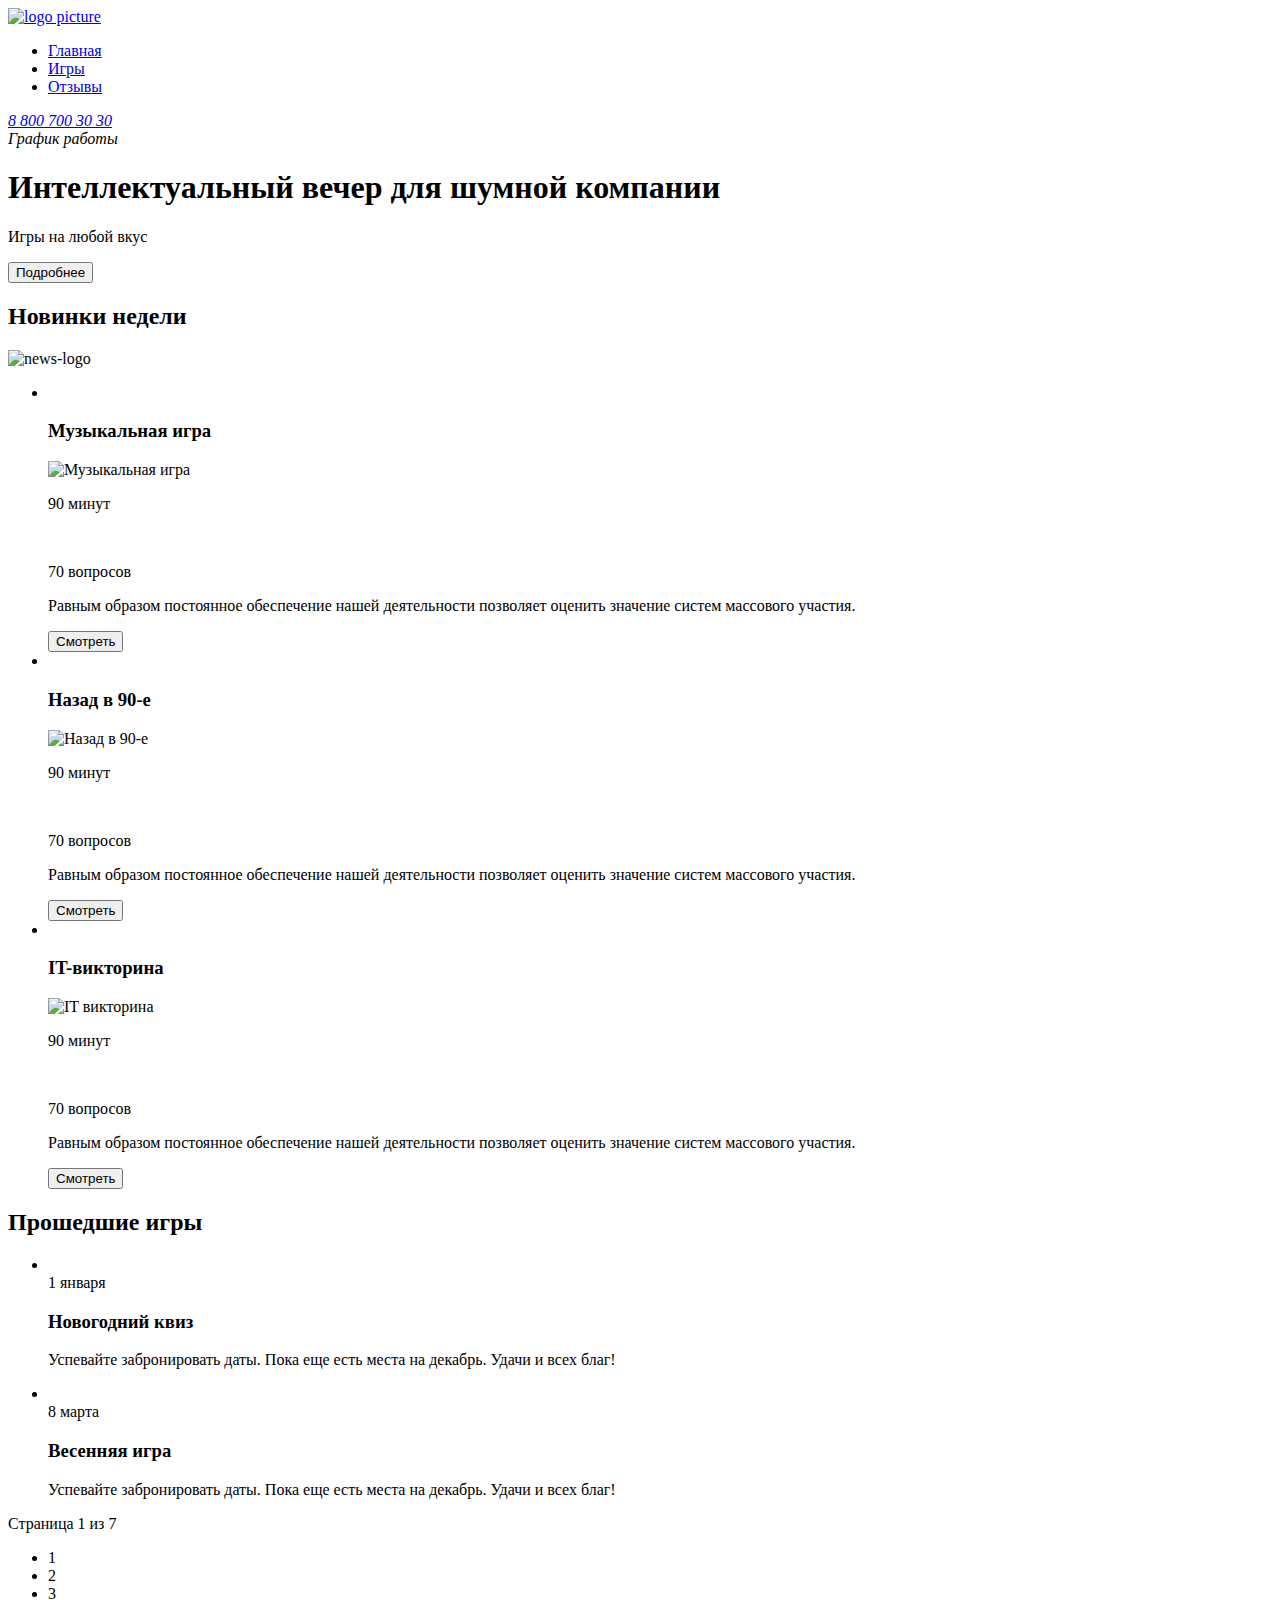
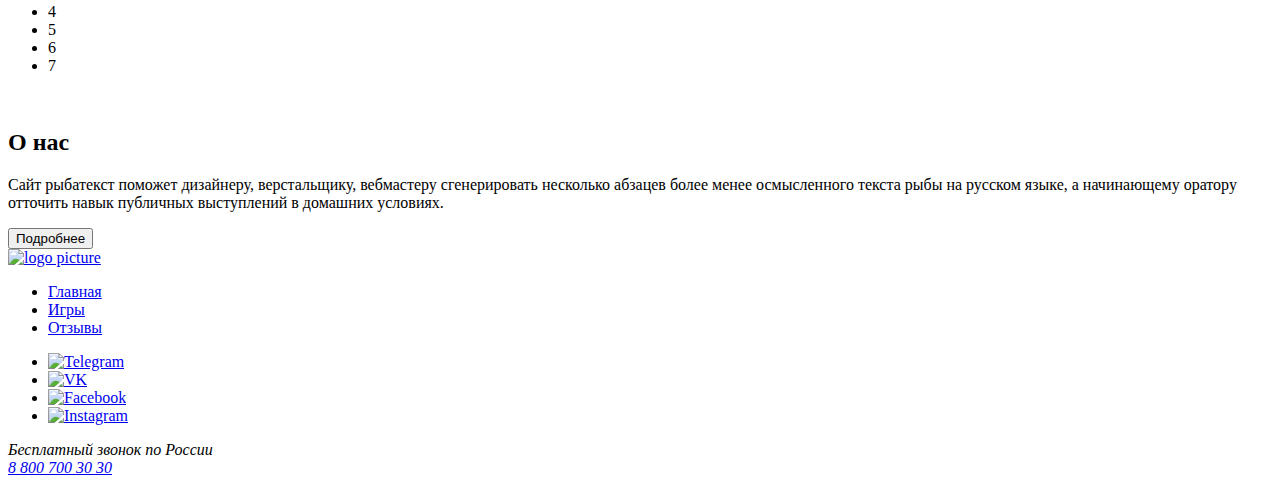
==== index.html @ 87238d5e "Add files via upload" ====
<!DOCTYPE html>
<html lang="ru">
<head>
  <meta charset="UTF-8">
  <meta name="viewport" content="width=device-width, initial-scale=1.0">
  <title>Quiz-box</title>
</head>
<body>
  <div class="wrapper">
    <header class="header">
     <div class="logo">
        <a href="#" class="logo__link">
          <img src="#" alt="logo picture" class="logo__pic">
        </a>
     </div>
      <nav class="menu">
        <ul class="menu__list">
          <li class="menu__item">
            <a href="#" class="menu__link">Главная</a>
          </li>
          <li class="menu__item">
            <a href="#" class="menu__link">Игры</a>
          </li>
          <li class="menu__item">
            <a href="#" class="menu__link">Отзывы</a>
          </li>
        </ul>
      </nav>
      <address class="contacts">
        <a href="tel:+78007003030" class="contacts__phone">8 800 700 30 30</a>
        <div class="cotnacts__info">График работы</div>
      </address>
    </header>
    <div class="page-content">
      <main class="main-content">
        <section class="preview">
          <h1 class="preview__title">Интеллектуальный вечер для шумной компании</h1>
          <p class="preview__text">Игры на любой вкус</p>
          <div class="preview__button">
            <button class="button">Подробнее</button>
          </div>
        </section>
        <section class="week-news">
          <div class="week-news__title">
            <h2 class="week-news__title-text">Новинки недели</h2>
            <img src="#" alt="news-logo" class="week-news__title-icon">
          </div>
          <ul class="week-news__list">
            <li class="week-news__item">
              <img src="#" alt="" class="week-news__img">
              <div class="week-news__content">
                <h3 class="week-news__subtitle">Музыкальная игра</h3>
                <div class="week-news__info">
                  <div class="week-news__info-block">
                    <img src="#" alt="Музыкальная игра" class="week-news__info-icon">
                    <p class="week-news__text">90 минут</p>
                  </div>
                  <div class="week-news__info-block">
                    <img src="#" alt="" class="week-news__info-icon">
                    <p class="week-news__info-text">70 вопросов</p>
                  </div>
                </div>
                <p class="week-news__text">Равным образом постоянное обеспечение нашей деятельности позволяет оценить значение систем массового участия.</p>
              </div>
              <div class="week-news__button">
                <button class="button">Смотреть</button>
              </div>
            </li>
            <li class="week-news__item">
              <img src="#" alt="" class="week-news__img">
              <div class="week-news__content">
                <h3 class="week-news__subtitle">Назад в 90-е</h3>
                <div class="week-news__info">
                  <div class="week-news__info-block">
                    <img src="#" alt="Назад в 90-е" class="week-news__info-icon">
                    <p class="week-news__text">90 минут</p>
                  </div>
                  <div class="week-news__info-block">
                    <img src="#" alt="" class="week-news__info-icon">
                    <p class="week-news__info-text">70 вопросов</p>
                  </div>
                </div>
                <p class="week-news__text">Равным образом постоянное обеспечение нашей деятельности позволяет оценить значение систем массового участия.</p>
              </div>
              <div class="week-news__button">
                <button class="button">Смотреть</button>
              </div>
            </li>
            <li class="week-news__item">
              <img src="#" alt="" class="week-news__img">
              <div class="week-news__content">
                <h3 class="week-news__subtitle">IT-викторина</h3>
                <div class="week-news__info">
                  <div class="week-news__info-block">
                    <img src="#" alt="IT викторина" class="week-news__info-icon">
                    <p class="week-news__text">90 минут</p>
                  </div>
                  <div class="week-news__info-block">
                    <img src="#" alt="" class="week-news__info-icon">
                    <p class="week-news__info-text">70 вопросов</p>
                  </div>
                </div>
                <p class="week-news__text">Равным образом постоянное обеспечение нашей деятельности позволяет оценить значение систем массового участия.</p>
              </div>
              <div class="week-news__button">
                <button class="button">Смотреть</button>
              </div>
            </li>
          </ul>
        </section>
        <section class="past-games">
          <h2 class="past-games__title">Прошедшие игры</h2>
          <ul class="past-games__list">
            <li class="past-games__item">
              <img src="#" alt="" class="past-games__img">
              <div class="past-games__content">
                <time class="past-games__date">
                  <span class="past-games__date-day">1</span>
                  <span class="past-games__date-month">января</span>
                </time>
                <h3 class="past-games__name">Новогодний квиз</h3>
                <p class="past-games__text">
                  Успевайте забронировать даты. Пока еще есть места на декабрь. Удачи и всех благ!
                </p>
              </div>
            </li>
            <li class="past-games__item">
              <img src="#" alt="" class="past-games__img">
              <div class="past-games__content">
                <time class="past-games__date">
                  <span class="past-games__date-day">8</span>
                  <span class="past-games__date-month">марта</span>
                </time>
                <h3 class="past-games__name">Весенняя игра</h3>
                <p class="past-games__text">
                  Успевайте забронировать даты. Пока еще есть места на декабрь. Удачи и всех благ!
                </p>
              </div>
            </li>
          </ul>
          <div class="paginator">
            <div class="paginator__display">
              Страница <span class="paginator__display-current">1</span> из <span class="paginator__display-all">7</span>
            </div>
            <ul class="paginator__list">
              <li class="paginator__pages">1</li>
              <li class="paginator__pages">2</li>
              <li class="paginator__pages">3</li>
              <li class="paginator__pages">4</li>
              <li class="paginator__pages">5</li>
              <li class="paginator__pages">6</li>
              <li class="paginator__pages">7</li>
            </ul>
          </div>
        </section>
        <section class="about-us">
          <img src="#" alt="" class="about-us__img">
          <div class="about-us__content">
            <h2 class="about-us__title">О нас</h2>
            <p class="about-us__text">
              Сайт рыбатекст поможет дизайнеру, верстальщику, вебмастеру сгенерировать несколько абзацев более менее осмысленного текста рыбы на русском языке, а начинающему оратору отточить навык публичных выступлений в домашних условиях. 
            </p>
            <div class="about-us__button">
              <button class="button">Подробнее</button>
            </div>
          </div>
        </section>
      </main>
      <footer class="footer">
        <div class="logo">
          <a href="#" class="logo__link">
            <img src="#" alt="logo picture" class="logo__pic">
          </a>
       </div>
       <nav class="menu">
        <ul class="menu__list">
          <li class="menu__item">
            <a href="#" class="menu__link">Главная</a>
          </li>
          <li class="menu__item">
            <a href="#" class="menu__link">Игры</a>
          </li>
          <li class="menu__item">
            <a href="#" class="menu__link">Отзывы</a>
          </li>
        </ul>
      </nav>
      <div class="socials">
        <ul class="socials__list">
          <li class="socials__item">
            <a href="#" class="socials__link">
              <img src="#" alt="Telegram" class="socials__icon">
            </a>
          </li>
          <li class="socials__item">
            <a href="#" class="socials__link">
              <img src="#" alt="VK" class="socials__icon">
            </a>
          </li>
          <li class="socials__item">
            <a href="#" class="socials__link">
              <img src="#" alt="Facebook" class="socials__icon">
            </a>
          </li>
          <li class="socials__item">
            <a href="#" class="socials__link">
              <img src="#" alt="Instagram" class="socials__icon">
            </a>
          </li>
        </ul>
      </div>
      <address class="contacts">
        <div class="cotnacts__info">Бесплатный звонок по России</div>
        <a href="tel:+78007003030" class="contacts__phone">8 800 700 30 30</a>
      </address>
      </footer>
    </div>
  </div>
</body>
</html>
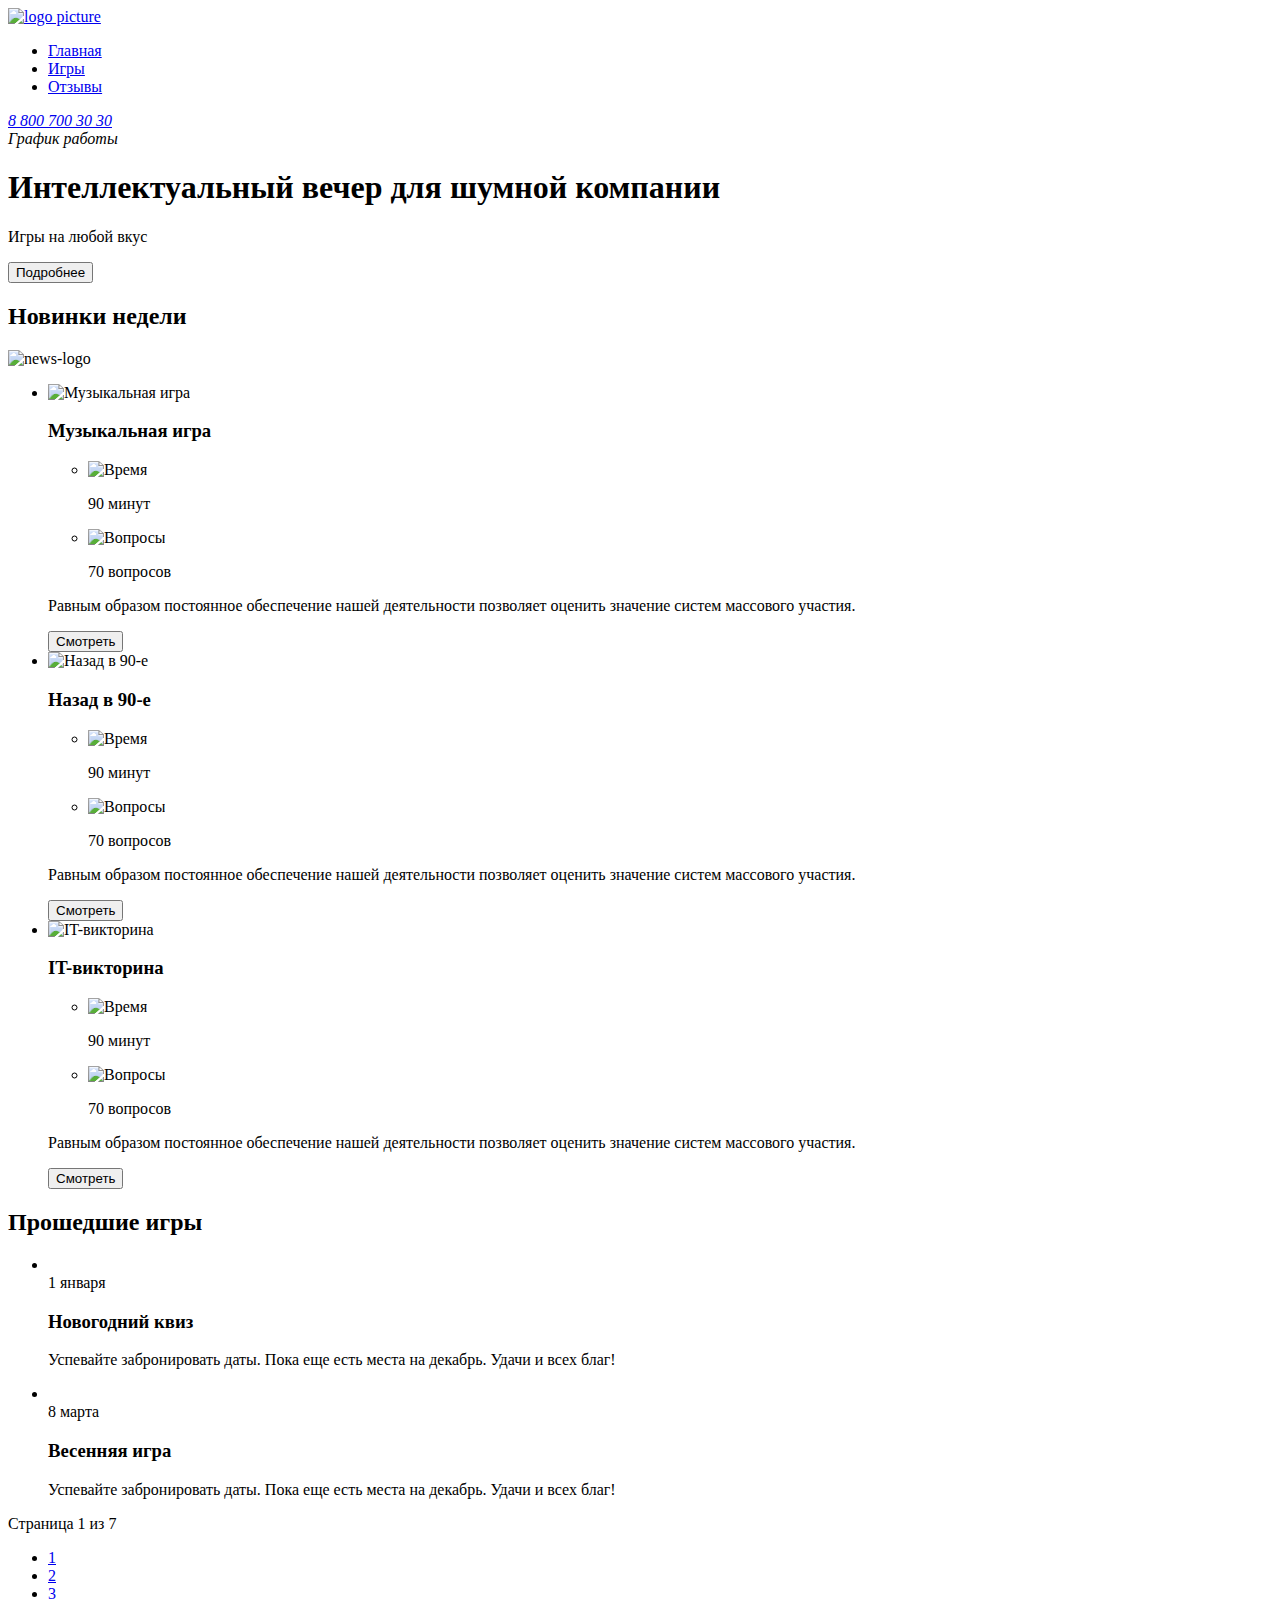
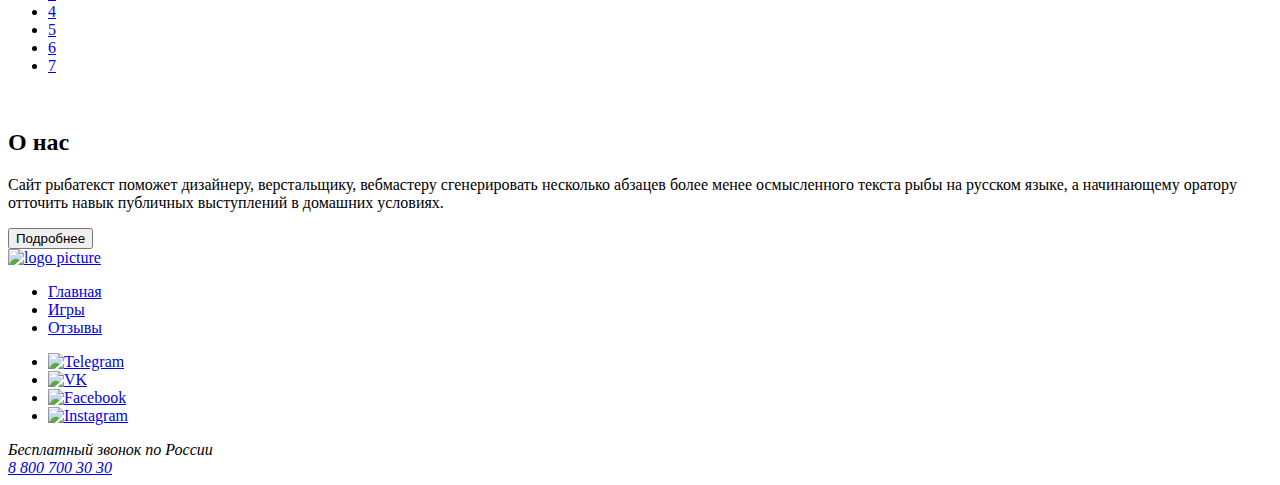
==== commit 45c3fb3d: "внесены правки от наставника" ====
--- a/index.html
+++ b/index.html
@@ -7,214 +7,238 @@
 </head>
 <body>
   <div class="wrapper">
-    <header class="header">
-     <div class="logo">
-        <a href="#" class="logo__link">
-          <img src="#" alt="logo picture" class="logo__pic">
-        </a>
-     </div>
-      <nav class="menu">
-        <ul class="menu__list">
-          <li class="menu__item">
-            <a href="#" class="menu__link">Главная</a>
-          </li>
-          <li class="menu__item">
-            <a href="#" class="menu__link">Игры</a>
-          </li>
-          <li class="menu__item">
-            <a href="#" class="menu__link">Отзывы</a>
-          </li>
-        </ul>
-      </nav>
-      <address class="contacts">
-        <a href="tel:+78007003030" class="contacts__phone">8 800 700 30 30</a>
-        <div class="cotnacts__info">График работы</div>
-      </address>
-    </header>
-    <div class="page-content">
+      <header class="header">
+       <div class="container">
+         <div class="logo">
+            <a href="#" class="logo__link">
+              <img src="#" alt="logo picture" class="logo__pic">
+            </a>
+         </div>
+          <nav class="menu">
+            <ul class="menu__list">
+              <li class="menu__item">
+                <a href="#" class="menu__link">Главная</a>
+              </li>
+              <li class="menu__item">
+                <a href="#" class="menu__link">Игры</a>
+              </li>
+              <li class="menu__item">
+                <a href="#" class="menu__link">Отзывы</a>
+              </li>
+            </ul>
+          </nav>
+          <address class="contacts">
+            <a href="tel:+78007003030" class="contacts__phone">8 800 700 30 30</a>
+            <div class="cotnacts__info">График работы</div>
+          </address>
+       </div>
+      </header>
       <main class="main-content">
-        <section class="preview">
-          <h1 class="preview__title">Интеллектуальный вечер для шумной компании</h1>
-          <p class="preview__text">Игры на любой вкус</p>
-          <div class="preview__button">
-            <button class="button">Подробнее</button>
-          </div>
-        </section>
-        <section class="week-news">
-          <div class="week-news__title">
-            <h2 class="week-news__title-text">Новинки недели</h2>
-            <img src="#" alt="news-logo" class="week-news__title-icon">
-          </div>
-          <ul class="week-news__list">
-            <li class="week-news__item">
-              <img src="#" alt="" class="week-news__img">
-              <div class="week-news__content">
-                <h3 class="week-news__subtitle">Музыкальная игра</h3>
-                <div class="week-news__info">
-                  <div class="week-news__info-block">
-                    <img src="#" alt="Музыкальная игра" class="week-news__info-icon">
-                    <p class="week-news__text">90 минут</p>
+        <div class="container">
+          <section class="preview">
+            <h1 class="preview__title">Интеллектуальный вечер для шумной компании</h1>
+            <p class="preview__text">Игры на любой вкус</p>
+            <div class="preview__button">
+              <button class="button">Подробнее</button>
+            </div>
+          </section>
+          <section class="week-news">
+            <div class="week-news__title">
+              <h2 class="week-news__title-text">Новинки недели</h2>
+              <img src="#" alt="news-logo" class="week-news__title-icon">
+            </div>
+            <ul class="week-news__list">
+              <li class="week-news__item">
+                <img src="#" alt="Музыкальная игра" class="week-news__img">
+                <div class="week-news__content">
+                  <h3 class="week-news__subtitle">Музыкальная игра</h3>
+                  <div class="week-news__info">
+                   <ul class="week-news__info-list">
+                      <li class="week-news__info-item">
+                          <img src="#" alt="Время" class="week-news__info-icon">
+                          <p class="week-news__text">90 минут</p>
+                      </li>
+                      <li class="week-news__info-item">
+                          <img src="#" alt="Вопросы" class="week-news__info-icon">
+                          <p class="week-news__info-text">70 вопросов</p>
+                      </li>
+                   </ul>
                   </div>
-                  <div class="week-news__info-block">
-                    <img src="#" alt="" class="week-news__info-icon">
-                    <p class="week-news__info-text">70 вопросов</p>
+                  <p class="week-news__text">Равным образом постоянное обеспечение нашей деятельности позволяет оценить значение систем массового участия.</p>
+                </div>
+                <div class="week-news__button">
+                  <button class="button">Смотреть</button>
+                </div>
+              </li>
+              <li class="week-news__item">
+                <img src="#" alt="Назад в 90-е" class="week-news__img">
+                <div class="week-news__content">
+                  <h3 class="week-news__subtitle">Назад в 90-е</h3>
+                  <div class="week-news__info">
+                    <ul class="week-news__info-list">
+                      <li class="week-news__info-item">
+                          <img src="#" alt="Время" class="week-news__info-icon">
+                          <p class="week-news__text">90 минут</p>
+                      </li>
+                     <li class="week-news__info-item">
+                          <img src="#" alt="Вопросы" class="week-news__info-icon">
+                          <p class="week-news__info-text">70 вопросов</p>
+                     </li>
+                    </ul>
                   </div>
-                </div>
-                <p class="week-news__text">Равным образом постоянное обеспечение нашей деятельности позволяет оценить значение систем массового участия.</p>
+                  <p class="week-news__text">Равным образом постоянное обеспечение нашей деятельности позволяет оценить значение систем массового участия.</p>
+                </div>
+                <div class="week-news__button">
+                  <button class="button">Смотреть</button>
+                </div>
+              </li>
+              <li class="week-news__item">
+                <img src="#" alt="IT-викторина" class="week-news__img">
+                <div class="week-news__content">
+                  <h3 class="week-news__subtitle">IT-викторина</h3>
+                  <div class="week-news__info">
+                    <ul class="week-news__info-list">
+                      <li class="week-news__info-item">
+                          <img src="#" alt="Время" class="week-news__info-icon">
+                          <p class="week-news__text">90 минут</p>
+                      </li>
+                      <li class="week-news__info-item">
+                          <img src="#" alt="Вопросы" class="week-news__info-icon">
+                          <p class="week-news__info-text">70 вопросов</p>
+                      </li>
+                    </ul>
+                  </div>
+                  <p class="week-news__text">Равным образом постоянное обеспечение нашей деятельности позволяет оценить значение систем массового участия.</p>
+                </div>
+                <div class="week-news__button">
+                  <button class="button">Смотреть</button>
+                </div>
+              </li>
+            </ul>
+          </section>
+          <section class="past-games">
+            <h2 class="past-games__title">Прошедшие игры</h2>
+            <ul class="past-games__list">
+              <li class="past-games__item">
+                <img src="#" alt="" class="past-games__img">
+                <div class="past-games__content">
+                  <time class="past-games__date">
+                    <span class="past-games__date-day">1</span>
+                    <span class="past-games__date-month">января</span>
+                  </time>
+                  <h3 class="past-games__name">Новогодний квиз</h3>
+                  <p class="past-games__text">
+                    Успевайте забронировать даты. Пока еще есть места на декабрь. Удачи и всех благ!
+                  </p>
+                </div>
+              </li>
+              <li class="past-games__item">
+                <img src="#" alt="" class="past-games__img">
+                <div class="past-games__content">
+                  <time class="past-games__date">
+                    <span class="past-games__date-day">8</span>
+                    <span class="past-games__date-month">марта</span>
+                  </time>
+                  <h3 class="past-games__name">Весенняя игра</h3>
+                  <p class="past-games__text">
+                    Успевайте забронировать даты. Пока еще есть места на декабрь. Удачи и всех благ!
+                  </p>
+                </div>
+              </li>
+            </ul>
+            <div class="paginator">
+              <div class="paginator__display">
+                Страница <span class="paginator__display-current">1</span> из <span class="paginator__display-all">7</span>
               </div>
-              <div class="week-news__button">
-                <button class="button">Смотреть</button>
+              <ul class="paginator__list">
+                <li class="paginator__pages">
+                  <a href="#" class="paginator__link">1</a >
+                </li>
+                <li class="paginator__pages">
+                  <a href="#" class="paginator__link">2</a >
+                </li>
+                <li class="paginator__pages">
+                  <a href="#" class="paginator__link">3</a >
+                </li>
+                <li class="paginator__pages">
+                  <a href="#" class="paginator__link">4</a >
+                </li>
+                <li class="paginator__pages">
+                  <a href="#" class="paginator__link">5</a >
+                </li>
+                <li class="paginator__pages">
+                  <a href="#" class="paginator__link">6</a >
+                </li>
+                <li class="paginator__pages">
+                  <a href="#" class="paginator__link">7</a >
+                </li>
+              </ul>
+            </div>
+          </section>
+          <section class="about-us">
+            <img src="#" alt="" class="about-us__img">
+            <div class="about-us__content">
+              <h2 class="about-us__title">О нас</h2>
+              <p class="about-us__text">
+                Сайт рыбатекст поможет дизайнеру, верстальщику, вебмастеру сгенерировать несколько абзацев более менее осмысленного текста рыбы на русском языке, а начинающему оратору отточить навык публичных выступлений в домашних условиях. 
+              </p>
+              <div class="about-us__button">
+                <button class="button">Подробнее</button>
               </div>
-            </li>
-            <li class="week-news__item">
-              <img src="#" alt="" class="week-news__img">
-              <div class="week-news__content">
-                <h3 class="week-news__subtitle">Назад в 90-е</h3>
-                <div class="week-news__info">
-                  <div class="week-news__info-block">
-                    <img src="#" alt="Назад в 90-е" class="week-news__info-icon">
-                    <p class="week-news__text">90 минут</p>
-                  </div>
-                  <div class="week-news__info-block">
-                    <img src="#" alt="" class="week-news__info-icon">
-                    <p class="week-news__info-text">70 вопросов</p>
-                  </div>
-                </div>
-                <p class="week-news__text">Равным образом постоянное обеспечение нашей деятельности позволяет оценить значение систем массового участия.</p>
-              </div>
-              <div class="week-news__button">
-                <button class="button">Смотреть</button>
-              </div>
-            </li>
-            <li class="week-news__item">
-              <img src="#" alt="" class="week-news__img">
-              <div class="week-news__content">
-                <h3 class="week-news__subtitle">IT-викторина</h3>
-                <div class="week-news__info">
-                  <div class="week-news__info-block">
-                    <img src="#" alt="IT викторина" class="week-news__info-icon">
-                    <p class="week-news__text">90 минут</p>
-                  </div>
-                  <div class="week-news__info-block">
-                    <img src="#" alt="" class="week-news__info-icon">
-                    <p class="week-news__info-text">70 вопросов</p>
-                  </div>
-                </div>
-                <p class="week-news__text">Равным образом постоянное обеспечение нашей деятельности позволяет оценить значение систем массового участия.</p>
-              </div>
-              <div class="week-news__button">
-                <button class="button">Смотреть</button>
-              </div>
-            </li>
-          </ul>
-        </section>
-        <section class="past-games">
-          <h2 class="past-games__title">Прошедшие игры</h2>
-          <ul class="past-games__list">
-            <li class="past-games__item">
-              <img src="#" alt="" class="past-games__img">
-              <div class="past-games__content">
-                <time class="past-games__date">
-                  <span class="past-games__date-day">1</span>
-                  <span class="past-games__date-month">января</span>
-                </time>
-                <h3 class="past-games__name">Новогодний квиз</h3>
-                <p class="past-games__text">
-                  Успевайте забронировать даты. Пока еще есть места на декабрь. Удачи и всех благ!
-                </p>
-              </div>
-            </li>
-            <li class="past-games__item">
-              <img src="#" alt="" class="past-games__img">
-              <div class="past-games__content">
-                <time class="past-games__date">
-                  <span class="past-games__date-day">8</span>
-                  <span class="past-games__date-month">марта</span>
-                </time>
-                <h3 class="past-games__name">Весенняя игра</h3>
-                <p class="past-games__text">
-                  Успевайте забронировать даты. Пока еще есть места на декабрь. Удачи и всех благ!
-                </p>
-              </div>
-            </li>
-          </ul>
-          <div class="paginator">
-            <div class="paginator__display">
-              Страница <span class="paginator__display-current">1</span> из <span class="paginator__display-all">7</span>
-            </div>
-            <ul class="paginator__list">
-              <li class="paginator__pages">1</li>
-              <li class="paginator__pages">2</li>
-              <li class="paginator__pages">3</li>
-              <li class="paginator__pages">4</li>
-              <li class="paginator__pages">5</li>
-              <li class="paginator__pages">6</li>
-              <li class="paginator__pages">7</li>
-            </ul>
-          </div>
-        </section>
-        <section class="about-us">
-          <img src="#" alt="" class="about-us__img">
-          <div class="about-us__content">
-            <h2 class="about-us__title">О нас</h2>
-            <p class="about-us__text">
-              Сайт рыбатекст поможет дизайнеру, верстальщику, вебмастеру сгенерировать несколько абзацев более менее осмысленного текста рыбы на русском языке, а начинающему оратору отточить навык публичных выступлений в домашних условиях. 
-            </p>
-            <div class="about-us__button">
-              <button class="button">Подробнее</button>
-            </div>
-          </div>
-        </section>
+            </div>
+          </section>
+        </div>
       </main>
       <footer class="footer">
-        <div class="logo">
-          <a href="#" class="logo__link">
-            <img src="#" alt="logo picture" class="logo__pic">
-          </a>
+       <div class="container">
+          <div class="logo">
+            <a href="#" class="logo__link">
+              <img src="#" alt="logo picture" class="logo__pic">
+            </a>
+         </div>
+         <nav class="menu">
+          <ul class="menu__list">
+            <li class="menu__item">
+              <a href="#" class="menu__link">Главная</a>
+            </li>
+            <li class="menu__item">
+              <a href="#" class="menu__link">Игры</a>
+            </li>
+            <li class="menu__item">
+              <a href="#" class="menu__link">Отзывы</a>
+            </li>
+          </ul>
+        </nav>
+        <div class="socials">
+          <ul class="socials__list">
+            <li class="socials__item">
+              <a href="#" class="socials__link">
+                <img src="#" alt="Telegram" class="socials__icon">
+              </a>
+            </li>
+            <li class="socials__item">
+              <a href="#" class="socials__link">
+                <img src="#" alt="VK" class="socials__icon">
+              </a>
+            </li>
+            <li class="socials__item">
+              <a href="#" class="socials__link">
+                <img src="#" alt="Facebook" class="socials__icon">
+              </a>
+            </li>
+            <li class="socials__item">
+              <a href="#" class="socials__link">
+                <img src="#" alt="Instagram" class="socials__icon">
+              </a>
+            </li>
+          </ul>
+        </div>
+        <address class="contacts">
+          <div class="cotnacts__info">Бесплатный звонок по России</div>
+          <a href="tel:+78007003030" class="contacts__phone">8 800 700 30 30</a>
+        </address>
        </div>
-       <nav class="menu">
-        <ul class="menu__list">
-          <li class="menu__item">
-            <a href="#" class="menu__link">Главная</a>
-          </li>
-          <li class="menu__item">
-            <a href="#" class="menu__link">Игры</a>
-          </li>
-          <li class="menu__item">
-            <a href="#" class="menu__link">Отзывы</a>
-          </li>
-        </ul>
-      </nav>
-      <div class="socials">
-        <ul class="socials__list">
-          <li class="socials__item">
-            <a href="#" class="socials__link">
-              <img src="#" alt="Telegram" class="socials__icon">
-            </a>
-          </li>
-          <li class="socials__item">
-            <a href="#" class="socials__link">
-              <img src="#" alt="VK" class="socials__icon">
-            </a>
-          </li>
-          <li class="socials__item">
-            <a href="#" class="socials__link">
-              <img src="#" alt="Facebook" class="socials__icon">
-            </a>
-          </li>
-          <li class="socials__item">
-            <a href="#" class="socials__link">
-              <img src="#" alt="Instagram" class="socials__icon">
-            </a>
-          </li>
-        </ul>
-      </div>
-      <address class="contacts">
-        <div class="cotnacts__info">Бесплатный звонок по России</div>
-        <a href="tel:+78007003030" class="contacts__phone">8 800 700 30 30</a>
-      </address>
       </footer>
-    </div>
   </div>
 </body>
 </html>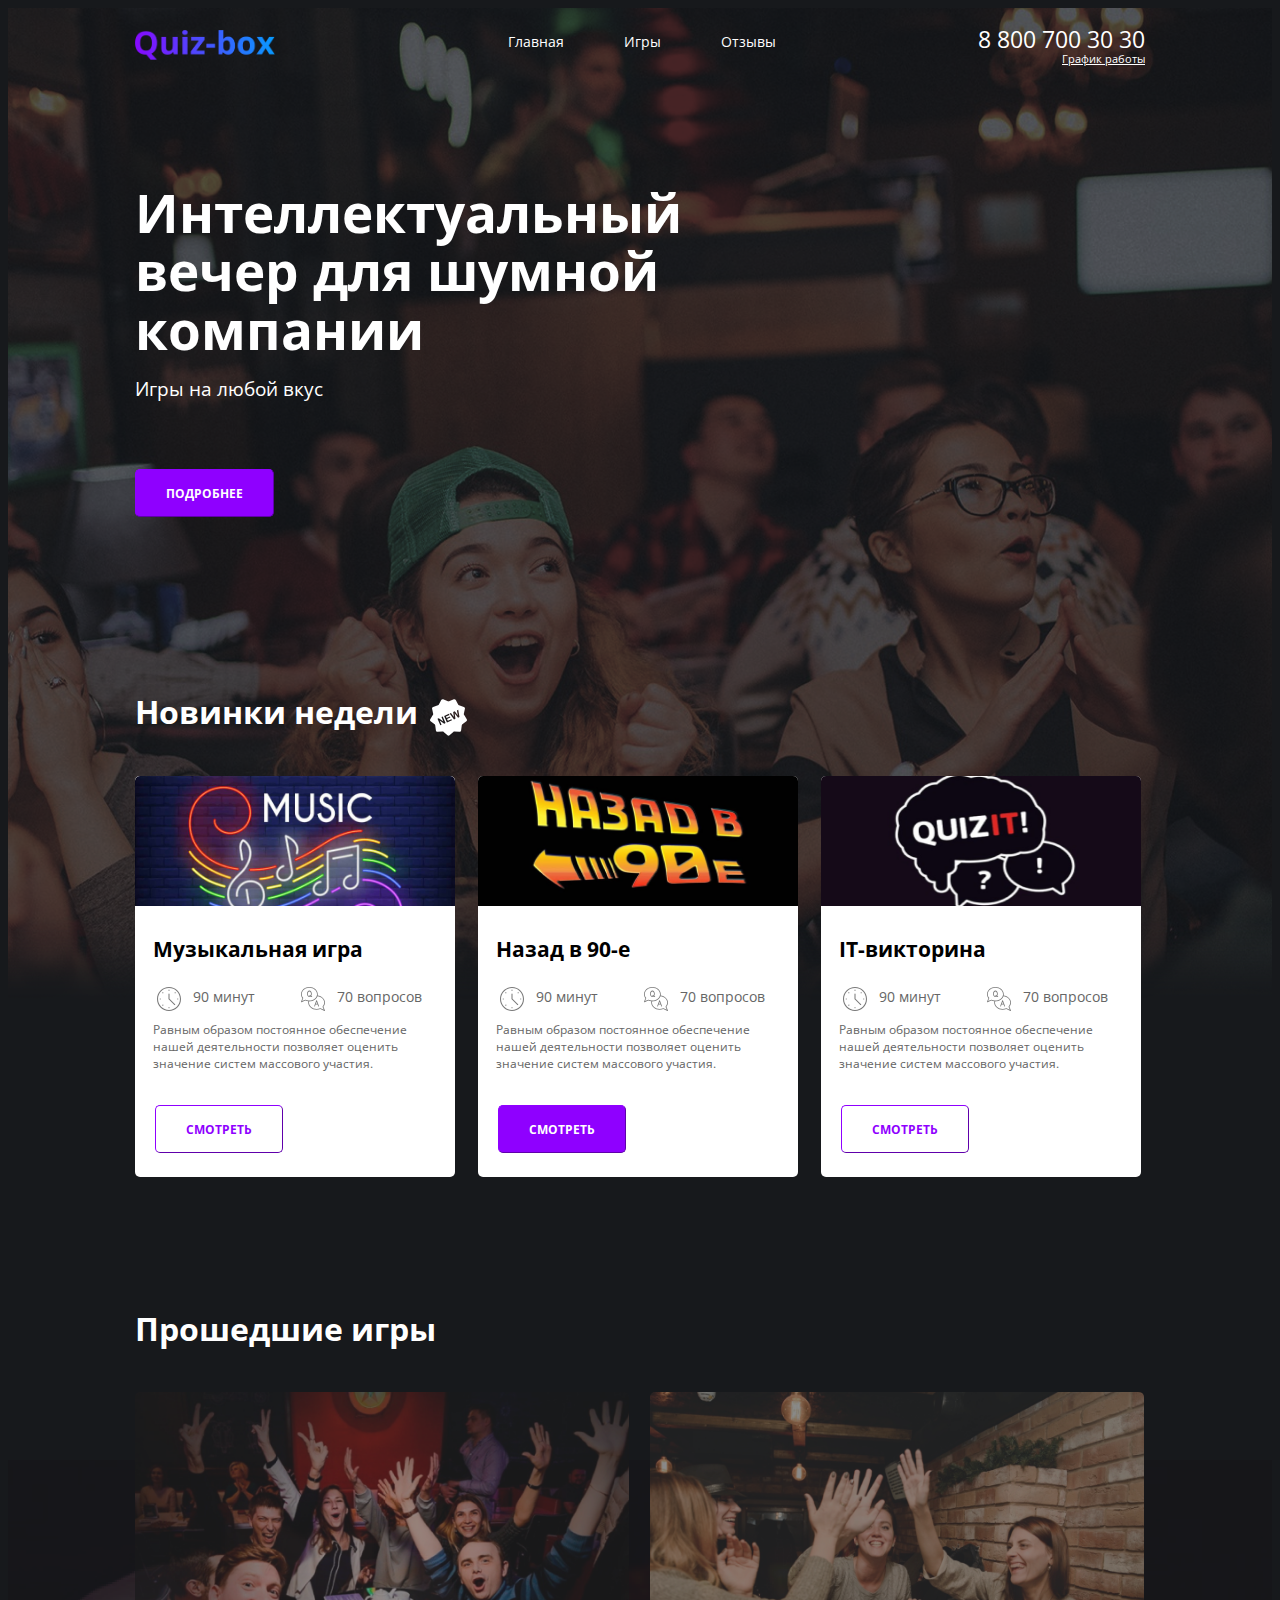
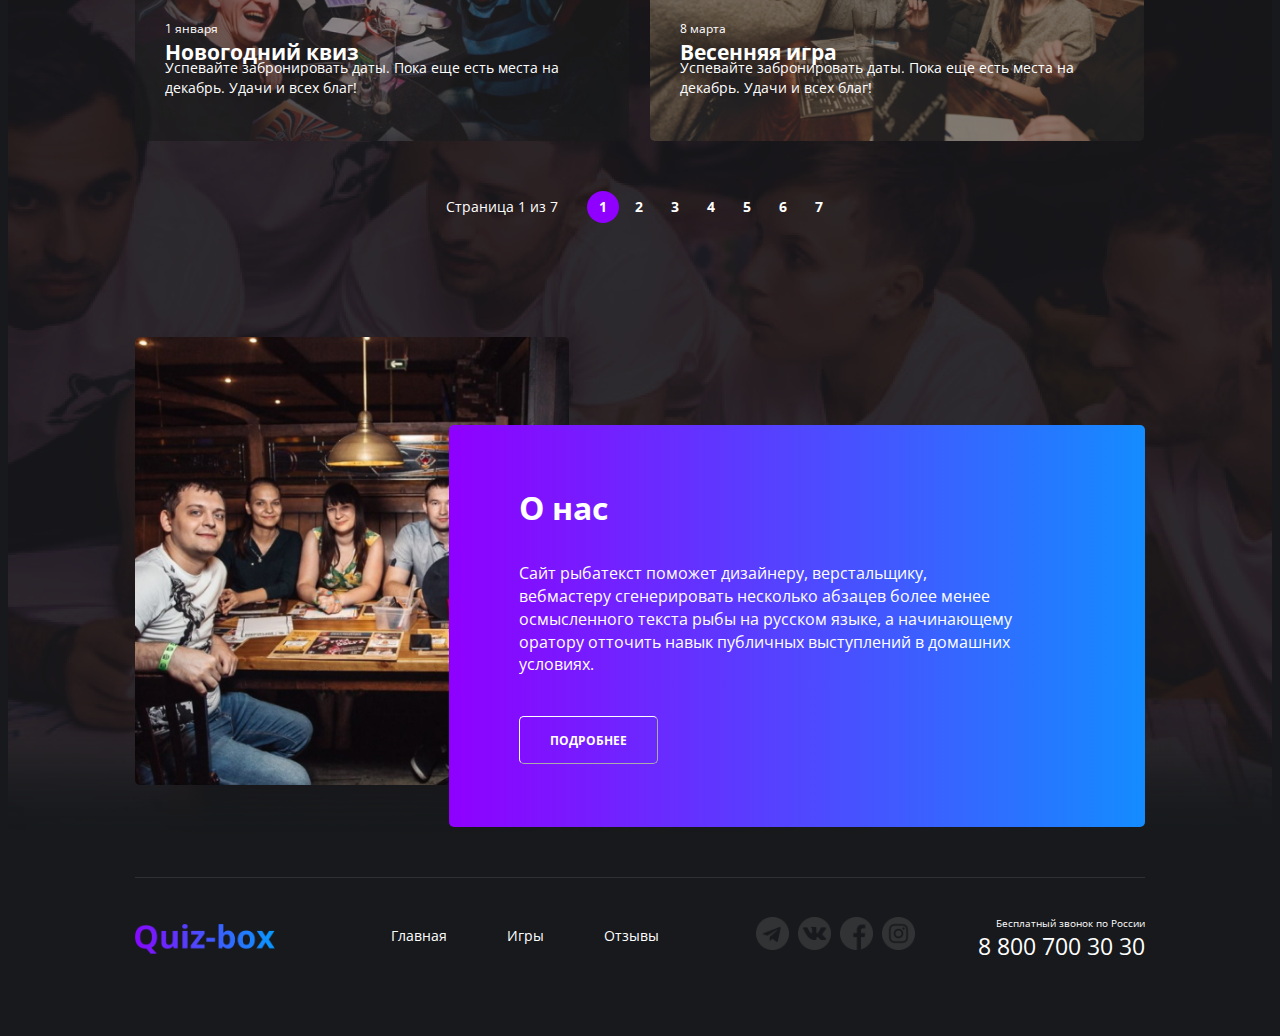
==== commit 00dfbaf2: "добавлены стили" ====
--- a/index.html
+++ b/index.html
@@ -3,15 +3,17 @@
 <head>
   <meta charset="UTF-8">
   <meta name="viewport" content="width=device-width, initial-scale=1.0">
+  <link href="https://fonts.googleapis.com/css2?family=Open+Sans:wght@400;700&display=swap" rel="stylesheet">
+  <link rel="stylesheet" href="./main.css">
   <title>Quiz-box</title>
 </head>
 <body>
-  <div class="wrapper">
+  <div class="wrapper main-page-wrapper">
+    <div class="container">
       <header class="header">
-       <div class="container">
          <div class="logo">
-            <a href="#" class="logo__link">
-              <img src="#" alt="logo picture" class="logo__pic">
+            <a href="/" class="logo__link">
+              <img src="/img/Quiz-box_logo.png" alt="logo picture" class="logo__pic">
             </a>
          </div>
           <nav class="menu">
@@ -29,37 +31,37 @@
           </nav>
           <address class="contacts">
             <a href="tel:+78007003030" class="contacts__phone">8 800 700 30 30</a>
-            <div class="cotnacts__info">График работы</div>
+            <div class="contacts__info">График работы</div>
           </address>
-       </div>
-      </header>
+        </header>
+      </div>
       <main class="main-content">
         <div class="container">
           <section class="preview">
             <h1 class="preview__title">Интеллектуальный вечер для шумной компании</h1>
-            <p class="preview__text">Игры на любой вкус</p>
+            <h4 class="preview__text">Игры на любой вкус</h4>
             <div class="preview__button">
-              <button class="button">Подробнее</button>
-            </div>
-          </section>
-          <section class="week-news">
+              <button class="button btn--color--purple">Подробнее</button>
+            </div>
+          </section>
+          <section class="section">
             <div class="week-news__title">
               <h2 class="week-news__title-text">Новинки недели</h2>
-              <img src="#" alt="news-logo" class="week-news__title-icon">
+              <img src="/img/new.svg" alt="news-logo" class="week-news__title-icon">
             </div>
             <ul class="week-news__list">
               <li class="week-news__item">
-                <img src="#" alt="Музыкальная игра" class="week-news__img">
+                <img src="/img/music-quiz.jpg" alt="Музыкальная игра" class="week-news__img">
                 <div class="week-news__content">
                   <h3 class="week-news__subtitle">Музыкальная игра</h3>
                   <div class="week-news__info">
                    <ul class="week-news__info-list">
                       <li class="week-news__info-item">
-                          <img src="#" alt="Время" class="week-news__info-icon">
-                          <p class="week-news__text">90 минут</p>
-                      </li>
-                      <li class="week-news__info-item">
-                          <img src="#" alt="Вопросы" class="week-news__info-icon">
+                          <img src="/img/clock.svg" alt="Время" class="week-news__info-icon">
+                          <p class="week-news__info-text">90 минут</p>
+                      </li>
+                      <li class="week-news__info-item">
+                          <img src="/img/qa.svg" alt="Вопросы" class="week-news__info-icon">
                           <p class="week-news__info-text">70 вопросов</p>
                       </li>
                    </ul>
@@ -67,21 +69,21 @@
                   <p class="week-news__text">Равным образом постоянное обеспечение нашей деятельности позволяет оценить значение систем массового участия.</p>
                 </div>
                 <div class="week-news__button">
-                  <button class="button">Смотреть</button>
+                  <button class="button btn--color--white">Смотреть</button>
                 </div>
               </li>
               <li class="week-news__item">
-                <img src="#" alt="Назад в 90-е" class="week-news__img">
+                <img src="/img/back-to-90.png" alt="Назад в 90-е" class="week-news__img">
                 <div class="week-news__content">
                   <h3 class="week-news__subtitle">Назад в 90-е</h3>
                   <div class="week-news__info">
                     <ul class="week-news__info-list">
                       <li class="week-news__info-item">
-                          <img src="#" alt="Время" class="week-news__info-icon">
-                          <p class="week-news__text">90 минут</p>
+                          <img src="/img/clock.svg" alt="Время" class="week-news__info-icon">
+                          <p class="week-news__info-text">90 минут</p>
                       </li>
                      <li class="week-news__info-item">
-                          <img src="#" alt="Вопросы" class="week-news__info-icon">
+                          <img src="/img/qa.svg" alt="Вопросы" class="week-news__info-icon">
                           <p class="week-news__info-text">70 вопросов</p>
                      </li>
                     </ul>
@@ -89,21 +91,21 @@
                   <p class="week-news__text">Равным образом постоянное обеспечение нашей деятельности позволяет оценить значение систем массового участия.</p>
                 </div>
                 <div class="week-news__button">
-                  <button class="button">Смотреть</button>
+                  <button class="button btn--color--purple">Смотреть</button>
                 </div>
               </li>
               <li class="week-news__item">
-                <img src="#" alt="IT-викторина" class="week-news__img">
+                <img src="/img/IT.png" alt="IT-викторина" class="week-news__img">
                 <div class="week-news__content">
                   <h3 class="week-news__subtitle">IT-викторина</h3>
                   <div class="week-news__info">
                     <ul class="week-news__info-list">
                       <li class="week-news__info-item">
-                          <img src="#" alt="Время" class="week-news__info-icon">
-                          <p class="week-news__text">90 минут</p>
-                      </li>
-                      <li class="week-news__info-item">
-                          <img src="#" alt="Вопросы" class="week-news__info-icon">
+                          <img src="/img/clock.svg" alt="Время" class="week-news__info-icon">
+                          <p class="week-news__info-text">90 минут</p>
+                      </li>
+                      <li class="week-news__info-item">
+                          <img src="/img/qa.svg" alt="Вопросы" class="week-news__info-icon">
                           <p class="week-news__info-text">70 вопросов</p>
                       </li>
                     </ul>
@@ -111,47 +113,49 @@
                   <p class="week-news__text">Равным образом постоянное обеспечение нашей деятельности позволяет оценить значение систем массового участия.</p>
                 </div>
                 <div class="week-news__button">
-                  <button class="button">Смотреть</button>
-                </div>
-              </li>
-            </ul>
-          </section>
-          <section class="past-games">
-            <h2 class="past-games__title">Прошедшие игры</h2>
-            <ul class="past-games__list">
-              <li class="past-games__item">
-                <img src="#" alt="" class="past-games__img">
-                <div class="past-games__content">
-                  <time class="past-games__date">
-                    <span class="past-games__date-day">1</span>
-                    <span class="past-games__date-month">января</span>
-                  </time>
-                  <h3 class="past-games__name">Новогодний квиз</h3>
-                  <p class="past-games__text">
-                    Успевайте забронировать даты. Пока еще есть места на декабрь. Удачи и всех благ!
-                  </p>
-                </div>
-              </li>
-              <li class="past-games__item">
-                <img src="#" alt="" class="past-games__img">
-                <div class="past-games__content">
-                  <time class="past-games__date">
-                    <span class="past-games__date-day">8</span>
-                    <span class="past-games__date-month">марта</span>
-                  </time>
-                  <h3 class="past-games__name">Весенняя игра</h3>
-                  <p class="past-games__text">
-                    Успевайте забронировать даты. Пока еще есть места на декабрь. Удачи и всех благ!
-                  </p>
-                </div>
-              </li>
-            </ul>
+                  <button class="button btn--color--white">Смотреть</button>
+                </div>
+              </li>
+            </ul>
+          </section>
+          <section class="section">
+            <div class="past-games">
+              <h2 class="past-games__title">Прошедшие игры</h2>
+              <ul class="past-games__list">
+                <li class="past-games__item">
+                  <img src="/img/new-year-quiz.png" alt="New Year quiz" class="past-games__img">
+                  <div class="past-games__content">
+                    <time class="past-games__date">
+                      <span class="past-games__date-day">1</span>
+                      <span class="past-games__date-month">января</span>
+                    </time>
+                    <h3 class="past-games__name">Новогодний квиз</h3>
+                    <p class="past-games__text">
+                      Успевайте забронировать даты. Пока еще есть места на декабрь. Удачи и всех благ!
+                    </p>
+                  </div>
+                </li>
+                <li class="past-games__item">
+                  <img src="/img/spring-game.png" alt="Spring game" class="past-games__img">
+                  <div class="past-games__content">
+                    <time class="past-games__date">
+                      <span class="past-games__date-day">8</span>
+                      <span class="past-games__date-month">марта</span>
+                    </time>
+                    <h3 class="past-games__name">Весенняя игра</h3>
+                    <p class="past-games__text">
+                      Успевайте забронировать даты. Пока еще есть места на декабрь. Удачи и всех благ!
+                    </p>
+                  </div>
+                </li>
+              </ul>
+            </div>
             <div class="paginator">
               <div class="paginator__display">
                 Страница <span class="paginator__display-current">1</span> из <span class="paginator__display-all">7</span>
               </div>
               <ul class="paginator__list">
-                <li class="paginator__pages">
+                <li class="paginator__pages paginator__pages--active">
                   <a href="#" class="paginator__link">1</a >
                 </li>
                 <li class="paginator__pages">
@@ -176,69 +180,74 @@
             </div>
           </section>
           <section class="about-us">
-            <img src="#" alt="" class="about-us__img">
+            <img src="/img/about-us.png" alt="People" class="about-us__img">
             <div class="about-us__content">
               <h2 class="about-us__title">О нас</h2>
-              <p class="about-us__text">
-                Сайт рыбатекст поможет дизайнеру, верстальщику, вебмастеру сгенерировать несколько абзацев более менее осмысленного текста рыбы на русском языке, а начинающему оратору отточить навык публичных выступлений в домашних условиях. 
-              </p>
-              <div class="about-us__button">
-                <button class="button">Подробнее</button>
+             <div class="about-us__text">
+                <p>
+                  Сайт рыбатекст поможет дизайнеру, верстальщику, вебмастеру сгенерировать несколько абзацев более менее осмысленного текста рыбы на русском языке, а начинающему оратору отточить навык публичных выступлений в домашних условиях. 
+                </p>
+             </div>
+              <div class="about-us__button ">
+                <button class="button btn--color--none">Подробнее</button>
               </div>
             </div>
           </section>
         </div>
       </main>
-      <footer class="footer">
-       <div class="container">
-          <div class="logo">
-            <a href="#" class="logo__link">
-              <img src="#" alt="logo picture" class="logo__pic">
-            </a>
-         </div>
-         <nav class="menu">
-          <ul class="menu__list">
-            <li class="menu__item">
-              <a href="#" class="menu__link">Главная</a>
-            </li>
-            <li class="menu__item">
-              <a href="#" class="menu__link">Игры</a>
-            </li>
-            <li class="menu__item">
-              <a href="#" class="menu__link">Отзывы</a>
-            </li>
-          </ul>
-        </nav>
-        <div class="socials">
-          <ul class="socials__list">
-            <li class="socials__item">
-              <a href="#" class="socials__link">
-                <img src="#" alt="Telegram" class="socials__icon">
+      <footer class="footer-container">
+       <div class="container footer-container__content">
+          <div class="footer">
+            <div class="logo">
+              <a href="#" class="logo__link">
+                <img src="/img/Quiz-box_logo.png" alt="logo picture" class="logo__pic">
               </a>
-            </li>
-            <li class="socials__item">
-              <a href="#" class="socials__link">
-                <img src="#" alt="VK" class="socials__icon">
-              </a>
-            </li>
-            <li class="socials__item">
-              <a href="#" class="socials__link">
-                <img src="#" alt="Facebook" class="socials__icon">
-              </a>
-            </li>
-            <li class="socials__item">
-              <a href="#" class="socials__link">
-                <img src="#" alt="Instagram" class="socials__icon">
-              </a>
-            </li>
-          </ul>
-        </div>
-        <address class="contacts">
-          <div class="cotnacts__info">Бесплатный звонок по России</div>
-          <a href="tel:+78007003030" class="contacts__phone">8 800 700 30 30</a>
-        </address>
+           </div>
+           <nav class="menu">
+            <ul class="menu__list">
+              <li class="menu__item">
+                <a href="#" class="menu__link">Главная</a>
+              </li>
+              <li class="menu__item">
+                <a href="#" class="menu__link">Игры</a>
+              </li>
+              <li class="menu__item">
+                <a href="#" class="menu__link">Отзывы</a>
+              </li>
+            </ul>
+          </nav>
+          <div class="socials">
+            <ul class="socials__list">
+              <li class="socials__item">
+                <a href="#" class="socials__link">
+                  <img src="/img/telegram.svg" alt="Telegram" class="socials__icon">
+                </a>
+              </li>
+              <li class="socials__item">
+                <a href="#" class="socials__link">
+                  <img src="/img/vk.svg" alt="VK" class="socials__icon">
+                </a>
+              </li>
+              <li class="socials__item">
+                <a href="#" class="socials__link">
+                  <img src="/img/facebook.svg" alt="Facebook" class="socials__icon">
+                </a>
+              </li>
+              <li class="socials__item">
+                <a href="#" class="socials__link">
+                  <img src="/img/instagram.svg" alt="Instagram" class="socials__icon">
+                </a>
+              </li>
+            </ul>
+          </div>
+          <address class="contacts">
+            <div class="contacts__info">Бесплатный звонок по России</div>
+            <a href="tel:+78007003030" class="contacts__phone">8 800 700 30 30</a>
+          </address>
+          </div>
        </div>
       </footer>
   </div>
 </body>
-</html>+</html>
+
--- a/main.css
+++ b/main.css
@@ -0,0 +1,449 @@
+body {
+  background: #17191C;
+  font-family: 'Open Sans', Helvetica, sans-serif;
+  color: #fff;
+  font-size: 14px;
+  line-height: 1.42;
+  -webkit-font-smoothing: antialiased;
+  -moz-osx-font-smoothing: grayscale;
+}
+
+* {
+  box-sizing: border-box;
+}
+
+.main-page-wrapper {
+  background: url(./img/main-page.png) center top no-repeat, url(./img/bottom-page.png) center bottom 150px no-repeat;
+}
+
+p {
+  margin-top: 0;
+}
+
+a {
+  color: inherit;
+}
+
+ul {
+  padding: 0;
+  margin: 0;
+}
+
+ul li {
+  list-style: none;
+}
+
+h1, h2, h3, h4, h5, h6 {
+  margin: 0;
+  font-weight: normal;
+}
+
+.container {
+  margin: 0 auto;
+  width: 1010px;
+}
+
+.header {
+  height: 100px;
+  position: relative;
+  margin-bottom: 76px;
+}
+
+.header .logo {
+  display: block;
+  position: absolute;
+  top: 22px;
+  left: 0;
+}
+
+.logo__pic {
+  height: 30px;
+  width: 140px;
+}
+
+.header .menu {
+  position: absolute;
+  top: 24px;
+  left: 373px;
+}
+
+.menu__item {
+  display: inline-block;
+  text-align: center;
+  margin-right: 56px;
+}
+
+.menu__item:last-child {
+  margin-right: 0;
+}
+
+.menu__link {
+  font-size: 14px;
+  text-decoration: none;
+}
+
+.menu__link:hover {
+  color: #8F00FF;
+}
+
+.header .contacts {
+  position: absolute;
+  top: 15px;
+  right: 0;
+}
+
+.contacts {
+  font-style: normal;
+  text-align: right;
+}
+
+.contacts__phone {
+  font-size: 23px;
+  text-decoration: none;
+  margin-bottom: 4px;
+}
+
+.contacts__info {
+  font-size: 11px;
+  text-decoration: underline;
+  margin-top: -5px;
+}
+
+.preview {
+  width: 640px;
+}
+
+.preview__title {
+  font-size: 53px;
+  font-weight: bold;
+  line-height: 1.1;
+  margin-bottom: 17px;
+}
+
+.preview__text {
+  font-size: 19px;
+  font-weight: 400;
+  margin-bottom: 66px; 
+}
+
+.preview__button {
+  margin-bottom: 172px;
+}
+
+.button {
+  height: 48px;
+  padding: 15px 30px;
+  font-family: 'Open Sans';
+  font-size: 12px;
+  font-weight: 700;
+  text-transform: uppercase;
+  border-radius: 5px;
+  border-width: 1px;
+}
+
+.btn--color--purple {
+  color: #fff;
+  background: #8F00FF;
+  border-color: #8F00FF;
+}
+
+.btn--color--purple:hover {
+  background: #741BBA;
+  border-color: #741BBA;
+}
+
+.btn--color--white {
+  color: #8F00FF;
+  background: #fff;
+  border-color: #8F00FF;
+}
+
+.btn--color--white:hover {
+  color: #741BBA;
+  background: #fff;
+  border-color: #741BBA;
+}
+
+.btn--color--none {
+  background: none;
+  border-color: #fff;
+  color: #fff;
+}
+
+.section {
+  margin-bottom: 114px;
+}
+
+.week-news__title {
+  margin-bottom: 40px;
+}
+
+.week-news__title-text {
+  display: inline-block;
+  font-size: 32px;
+  font-weight: bold;
+}
+
+.week-news__title-icon {
+  display: inline-block;
+  width: 37px;
+  margin-left: 8px;
+  margin-top: 10px;
+  vertical-align: top;
+}
+
+.week-news__item {
+  display: inline-block;
+  min-width: 320px;
+  min-height: 400px;
+  background: #fff;
+  border-radius: 5px;
+  margin-right: 19px;
+  color: #000;
+  overflow: hidden;
+}
+
+.week-news__item:last-child{
+  margin-right: 0;
+}
+
+.week-news__img {
+  width: 320px;
+  height: 130px;
+}
+
+.week-news__content {
+  padding: 24px 14px;
+}
+
+.week-news__subtitle {
+  font-size: 21px;
+  font-weight: bold;
+  margin-left: 4px;
+  margin-bottom: 22px;
+}
+
+.week-news__info-item {
+  display: inline-block;
+  font-size: 14px;
+  color: #666;
+  margin-left: 8px;
+  margin-right: 34px;
+}
+.week-news__info-item:last-child {
+  margin-right: 0;
+}
+
+.week-news__info-icon {
+  display: inline-block;
+  margin-right: 8px;
+  width: 24px;
+  vertical-align: middle;
+}
+
+.week-news__info-text {
+  display: inline-block;
+  text-align: center;
+}
+
+.week-news__text {
+  font-size: 12px;
+  color: #666;
+  width: 270px;
+  margin-bottom: 9px;
+  margin-left: 4px;
+}
+
+.week-news__button {
+  margin-left: 20px;
+  margin-bottom: 24px;
+}
+
+.past-games__title {
+  font-size: 32px;
+  font-weight: bold;
+  margin-bottom: 40px;
+  padding-top: 10px;
+}
+
+.past-games__item {
+  width: 494px;
+  display: inline-block;
+  vertical-align: top;
+  position: relative;
+  border-radius: 5px;
+  overflow: hidden;
+  margin-right: 17px;
+}
+
+.past-games__item:last-child {
+  margin-right: 0;
+}
+.past-games__img {
+  display: block;
+  width: 100%;
+  height: 100%;
+  object-fit: cover;
+  opacity: .7;
+}
+
+.past-games__content {
+  position: absolute;
+  left: 0;
+  right: 0;
+  bottom: 0;
+  padding: 17px 30px;
+  min-height: 140px;
+}
+
+.past-games__date {
+  font-size: 12px;
+  margin-bottom: 12px;
+}
+
+.past-games__name {
+  font-size: 21px;
+  font-weight: bold;
+  margin-bottom: -10px;
+}
+
+.past-games {
+  margin-bottom: 50px;
+}
+
+.paginator {
+  text-align: center;
+}
+
+.paginator__display, .paginator__pages, .paginator__list {
+  display: inline-block;
+  vertical-align: middle;
+}
+
+.paginator__display {
+  margin-right: 25px;
+}
+
+.paginator__pages {
+  border-radius: 50%;
+}
+
+.paginator__link {
+  display: block;
+  width: 32px;
+  height: 32px;
+  text-decoration: none;
+  font-weight: bold;
+  line-height: 32px;
+}
+
+.paginator__pages--active {
+  background: #8F00FF;
+}
+
+.about-us {
+  margin-bottom: 50px;
+}
+
+.about-us__img, .about-us__content {
+  display: inline-block;
+  vertical-align: top;
+}
+
+.about-us__img {
+  width: 434px;
+  border-radius: 5px;
+}
+
+.about-us__content {
+  width: 696px;
+  height: 402px;
+  border-radius: 5px;
+  padding: 60px 70px;
+  background: linear-gradient(to right, rgba(143, 0, 255, 1), rgba(20, 140, 255, 1));
+  margin-left: -124px;
+  margin-top: 88px;
+}
+
+.about-us__title {
+  font-size: 32px;
+  font-weight: bold;
+  margin-bottom: 32px;
+}
+
+.about-us__text {
+  font-size: 16px;
+  width: 502px;
+  margin-bottom: 40px;
+}
+
+.about-us__text p{
+  margin-bottom: 20px;
+}
+
+.about-us__text p:last-child {
+  margin-bottom: 0;
+}
+
+.footer-container__content {
+  border-top: 1px solid rgba(255, 255, 255, .1);
+}
+
+.footer {
+  height: 150px;
+  position: relative;
+}
+
+.footer .logo {
+  display: block;
+  position: absolute;
+  top: 46px;
+  left: 0;
+}
+
+.footer .menu {
+  position: absolute;
+  top: 48px;
+  left: 256px;
+}
+
+.footer .contacts {
+  position: absolute;
+  top: 43px;
+  right: 0;
+}
+
+.footer .contacts__info {
+  font-size: 10px;
+  text-decoration: none;
+}
+
+.socials {
+  position: absolute;
+  top: 39px;
+  right: 230px;
+}
+
+.socials__item {
+  display: inline-block;
+  vertical-align: middle;
+  margin-right: 5px;
+}
+
+.socials__item:last-child {
+  margin-right: 0;
+}
+
+.socials__link {
+  opacity: .6;
+  background: center center no-repeat;
+}
+
+.socials__link:hover {
+  opacity: 1;
+}
+
+.socials__icon {
+  width: 33px;
+}
+
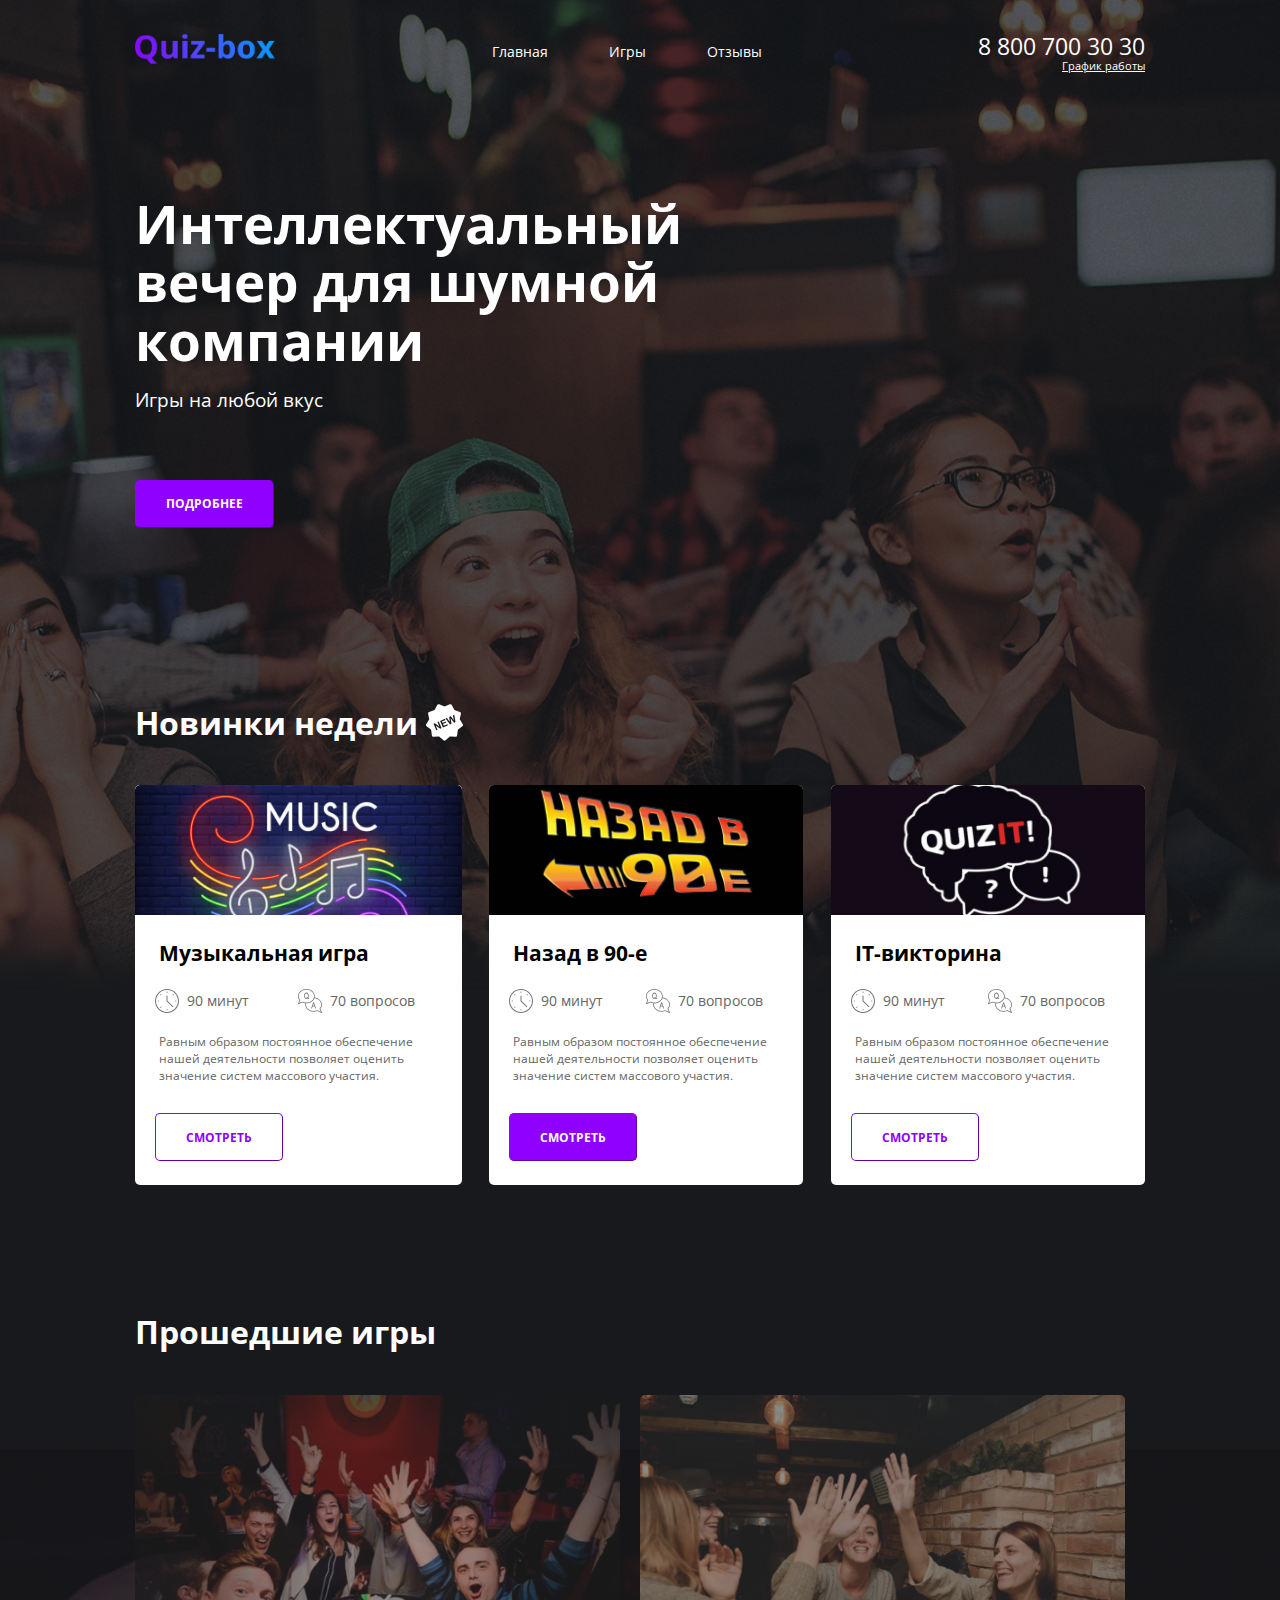
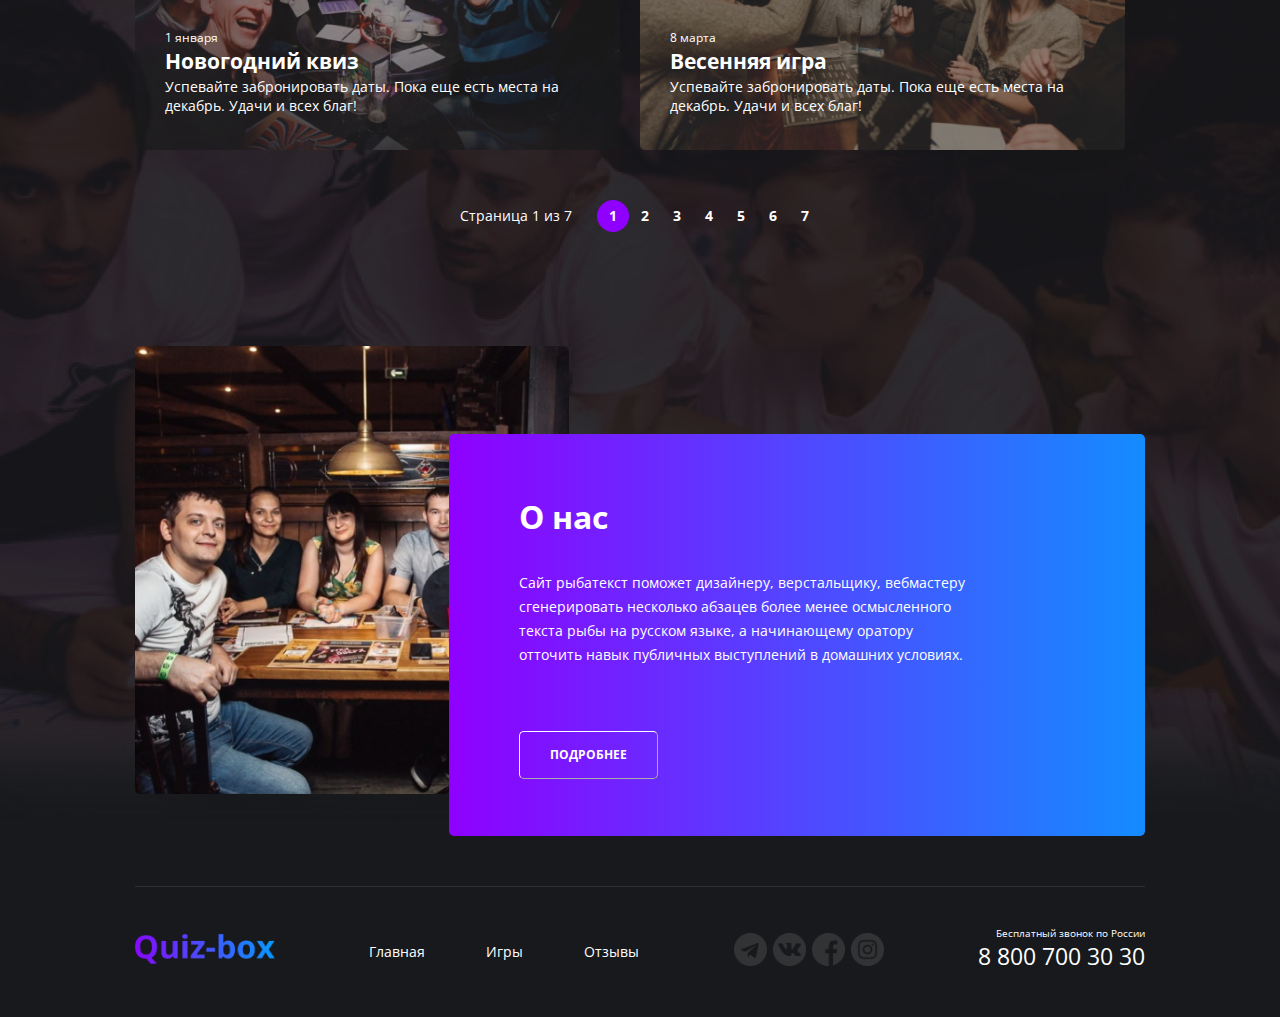
==== commit 69e34ab5: "выполнено задание 3 недели" ====
--- a/index.html
+++ b/index.html
@@ -1,116 +1,136 @@
 <!DOCTYPE html>
 <html lang="ru">
+
 <head>
   <meta charset="UTF-8">
-  <meta name="viewport" content="width=device-width, initial-scale=1.0">
+  <meta name="viewport" content="width=1100, initial-scale=1.0">
   <link href="https://fonts.googleapis.com/css2?family=Open+Sans:wght@400;700&display=swap" rel="stylesheet">
-  <link rel="stylesheet" href="./main.css">
-  <title>Quiz-box</title>
+  <link rel="stylesheet" href="./css/main.css">
+  <title>Quiz-box | Main Page</title>
 </head>
+
 <body>
   <div class="wrapper main-page-wrapper">
-    <div class="container">
-      <header class="header">
-         <div class="logo">
-            <a href="/" class="logo__link">
-              <img src="/img/Quiz-box_logo.png" alt="logo picture" class="logo__pic">
-            </a>
-         </div>
-          <nav class="menu">
-            <ul class="menu__list">
-              <li class="menu__item">
-                <a href="#" class="menu__link">Главная</a>
-              </li>
-              <li class="menu__item">
-                <a href="#" class="menu__link">Игры</a>
-              </li>
-              <li class="menu__item">
-                <a href="#" class="menu__link">Отзывы</a>
-              </li>
-            </ul>
-          </nav>
-          <address class="contacts">
-            <a href="tel:+78007003030" class="contacts__phone">8 800 700 30 30</a>
-            <div class="contacts__info">График работы</div>
-          </address>
-        </header>
+    <div class="wrapper__content">
+      <div class="hero">
+        <div class="container hero__container">
+          <header class="header">
+            <div class="logo">
+              <a href="./index.html" class="logo__link">
+                <img src="/img/Quiz-box_logo.png" alt="logo picture" class="logo__pic">
+              </a>
+            </div>
+            <nav class="menu">
+              <ul class="menu__list">
+                <li class="menu__item">
+                  <a href="./index.html" class="menu__link">Главная</a>
+                </li>
+                <li class="menu__item">
+                  <a href="./games.html" class="menu__link">Игры</a>
+                </li>
+                <li class="menu__item">
+                  <a href="#" class="menu__link">Отзывы</a>
+                </li>
+              </ul>
+            </nav>
+            <address class="contacts">
+              <a href="tel:+78007003030" class="contacts__phone">8 800 700 30 30</a>
+              <div class="contacts__info">График работы</div>
+            </address>
+          </header>
+            <div class="hero__content">
+              <h1 class="hero__title">Интеллектуальный вечер для шумной компании</h1>
+              <h4 class="hero__text">Игры на любой вкус</h4>
+              <div class="hero__button">
+                <button class="button btn--color--purple">Подробнее</button>
+              </div>
+            </div>
+        </div>
       </div>
       <main class="main-content">
         <div class="container">
-          <section class="preview">
-            <h1 class="preview__title">Интеллектуальный вечер для шумной компании</h1>
-            <h4 class="preview__text">Игры на любой вкус</h4>
-            <div class="preview__button">
-              <button class="button btn--color--purple">Подробнее</button>
-            </div>
-          </section>
           <section class="section">
             <div class="week-news__title">
               <h2 class="week-news__title-text">Новинки недели</h2>
               <img src="/img/new.svg" alt="news-logo" class="week-news__title-icon">
             </div>
             <ul class="week-news__list">
-              <li class="week-news__item">
+              <li class="week-news__item week-new">
                 <img src="/img/music-quiz.jpg" alt="Музыкальная игра" class="week-news__img">
                 <div class="week-news__content">
                   <h3 class="week-news__subtitle">Музыкальная игра</h3>
                   <div class="week-news__info">
-                   <ul class="week-news__info-list">
-                      <li class="week-news__info-item">
-                          <img src="/img/clock.svg" alt="Время" class="week-news__info-icon">
-                          <p class="week-news__info-text">90 минут</p>
-                      </li>
-                      <li class="week-news__info-item">
-                          <img src="/img/qa.svg" alt="Вопросы" class="week-news__info-icon">
-                          <p class="week-news__info-text">70 вопросов</p>
-                      </li>
-                   </ul>
-                  </div>
-                  <p class="week-news__text">Равным образом постоянное обеспечение нашей деятельности позволяет оценить значение систем массового участия.</p>
+                    <ul class="week-news__info-list">
+                      <li class="week-news__info-item">
+                        <img src="/img/clock.svg" alt="Время" class="week-news__info-icon">
+                        <p class="week-news__info-text">90 минут</p>
+                      </li>
+                      <li class="week-news__info-item">
+                        <img src="/img/qa.svg" alt="Вопросы" class="week-news__info-icon">
+                        <p class="week-news__info-text">70 вопросов</p>
+                      </li>
+                    </ul>
+                  </div>
+                  <div class="week-news__text">
+                    <p>
+                      Равным образом постоянное обеспечение нашей деятельности позволяет оценить значение систем массового
+                      участия.
+                    </p>
+                  </div>
                 </div>
                 <div class="week-news__button">
                   <button class="button btn--color--white">Смотреть</button>
                 </div>
               </li>
-              <li class="week-news__item">
+              <li class="week-news__item week-new">
                 <img src="/img/back-to-90.png" alt="Назад в 90-е" class="week-news__img">
                 <div class="week-news__content">
                   <h3 class="week-news__subtitle">Назад в 90-е</h3>
                   <div class="week-news__info">
                     <ul class="week-news__info-list">
                       <li class="week-news__info-item">
-                          <img src="/img/clock.svg" alt="Время" class="week-news__info-icon">
-                          <p class="week-news__info-text">90 минут</p>
-                      </li>
-                     <li class="week-news__info-item">
-                          <img src="/img/qa.svg" alt="Вопросы" class="week-news__info-icon">
-                          <p class="week-news__info-text">70 вопросов</p>
-                     </li>
+                        <img src="/img/clock.svg" alt="Время" class="week-news__info-icon">
+                        <p class="week-news__info-text">90 минут</p>
+                      </li>
+                      <li class="week-news__info-item">
+                        <img src="/img/qa.svg" alt="Вопросы" class="week-news__info-icon">
+                        <p class="week-news__info-text">70 вопросов</p>
+                      </li>
                     </ul>
                   </div>
-                  <p class="week-news__text">Равным образом постоянное обеспечение нашей деятельности позволяет оценить значение систем массового участия.</p>
+                  <div class="week-news__text">
+                    <p>
+                      Равным образом постоянное обеспечение нашей деятельности позволяет оценить значение систем массового
+                      участия.
+                    </p>
+                  </div>
                 </div>
                 <div class="week-news__button">
                   <button class="button btn--color--purple">Смотреть</button>
                 </div>
               </li>
-              <li class="week-news__item">
+              <li class="week-news__item week-new">
                 <img src="/img/IT.png" alt="IT-викторина" class="week-news__img">
                 <div class="week-news__content">
                   <h3 class="week-news__subtitle">IT-викторина</h3>
                   <div class="week-news__info">
                     <ul class="week-news__info-list">
                       <li class="week-news__info-item">
-                          <img src="/img/clock.svg" alt="Время" class="week-news__info-icon">
-                          <p class="week-news__info-text">90 минут</p>
-                      </li>
-                      <li class="week-news__info-item">
-                          <img src="/img/qa.svg" alt="Вопросы" class="week-news__info-icon">
-                          <p class="week-news__info-text">70 вопросов</p>
+                        <img src="/img/clock.svg" alt="Время" class="week-news__info-icon">
+                        <p class="week-news__info-text">90 минут</p>
+                      </li>
+                      <li class="week-news__info-item">
+                        <img src="/img/qa.svg" alt="Вопросы" class="week-news__info-icon">
+                        <p class="week-news__info-text">70 вопросов</p>
                       </li>
                     </ul>
                   </div>
-                  <p class="week-news__text">Равным образом постоянное обеспечение нашей деятельности позволяет оценить значение систем массового участия.</p>
+                  <div class="week-news__text">
+                    <p>
+                      Равным образом постоянное обеспечение нашей деятельности позволяет оценить значение систем массового
+                      участия.
+                    </p>
+                  </div>
                 </div>
                 <div class="week-news__button">
                   <button class="button btn--color--white">Смотреть</button>
@@ -122,59 +142,64 @@
             <div class="past-games">
               <h2 class="past-games__title">Прошедшие игры</h2>
               <ul class="past-games__list">
-                <li class="past-games__item">
-                  <img src="/img/new-year-quiz.png" alt="New Year quiz" class="past-games__img">
-                  <div class="past-games__content">
-                    <time class="past-games__date">
-                      <span class="past-games__date-day">1</span>
-                      <span class="past-games__date-month">января</span>
+                <li class="past-games__item single-game">
+                  <img src="/img/new-year-quiz.png" alt="New Year quiz" class="single-game__img">
+                  <div class="single-game__content">
+                    <time class="single-game__date">
+                      <span class="single-game__date-day">1</span>
+                      <span class="single-game__date-month">января</span>
                     </time>
-                    <h3 class="past-games__name">Новогодний квиз</h3>
-                    <p class="past-games__text">
-                      Успевайте забронировать даты. Пока еще есть места на декабрь. Удачи и всех благ!
-                    </p>
-                  </div>
-                </li>
-                <li class="past-games__item">
-                  <img src="/img/spring-game.png" alt="Spring game" class="past-games__img">
-                  <div class="past-games__content">
-                    <time class="past-games__date">
-                      <span class="past-games__date-day">8</span>
-                      <span class="past-games__date-month">марта</span>
+                    <h3 class="single-game__name">Новогодний квиз</h3>
+                    <div class="single-game__text">
+                      <p>
+                        Успевайте забронировать даты. Пока еще есть места на декабрь. Удачи и всех благ!
+                      </p>
+                    </div>
+                  </div>
+                </li>
+                <li class="past-games__item single-game">
+                  <img src="/img/spring-game.png" alt="Spring game" class="single-game__img">
+                  <div class="single-game__content">
+                    <time class="single-game__date">
+                      <span class="single-game__date-day">8</span>
+                      <span class="single-game__date-month">марта</span>
                     </time>
-                    <h3 class="past-games__name">Весенняя игра</h3>
-                    <p class="past-games__text">
-                      Успевайте забронировать даты. Пока еще есть места на декабрь. Удачи и всех благ!
-                    </p>
+                    <h3 class="single-game__name">Весенняя игра</h3>
+                    <div class="single-game__text">
+                      <p>
+                        Успевайте забронировать даты. Пока еще есть места на декабрь. Удачи и всех благ!
+                      </p>
+                    </div>
                   </div>
                 </li>
               </ul>
             </div>
             <div class="paginator">
               <div class="paginator__display">
-                Страница <span class="paginator__display-current">1</span> из <span class="paginator__display-all">7</span>
+                Страница <span class="paginator__display-current">1</span> из <span
+                  class="paginator__display-all">7</span>
               </div>
               <ul class="paginator__list">
                 <li class="paginator__pages paginator__pages--active">
-                  <a href="#" class="paginator__link">1</a >
-                </li>
-                <li class="paginator__pages">
-                  <a href="#" class="paginator__link">2</a >
-                </li>
-                <li class="paginator__pages">
-                  <a href="#" class="paginator__link">3</a >
-                </li>
-                <li class="paginator__pages">
-                  <a href="#" class="paginator__link">4</a >
-                </li>
-                <li class="paginator__pages">
-                  <a href="#" class="paginator__link">5</a >
-                </li>
-                <li class="paginator__pages">
-                  <a href="#" class="paginator__link">6</a >
-                </li>
-                <li class="paginator__pages">
-                  <a href="#" class="paginator__link">7</a >
+                  <a href="#" class="paginator__link">1</a>
+                </li>
+                <li class="paginator__pages">
+                  <a href="#" class="paginator__link">2</a>
+                </li>
+                <li class="paginator__pages">
+                  <a href="#" class="paginator__link">3</a>
+                </li>
+                <li class="paginator__pages">
+                  <a href="#" class="paginator__link">4</a>
+                </li>
+                <li class="paginator__pages">
+                  <a href="#" class="paginator__link">5</a>
+                </li>
+                <li class="paginator__pages">
+                  <a href="#" class="paginator__link">6</a>
+                </li>
+                <li class="paginator__pages">
+                  <a href="#" class="paginator__link">7</a>
                 </li>
               </ul>
             </div>
@@ -183,11 +208,13 @@
             <img src="/img/about-us.png" alt="People" class="about-us__img">
             <div class="about-us__content">
               <h2 class="about-us__title">О нас</h2>
-             <div class="about-us__text">
+              <div class="about-us__text">
                 <p>
-                  Сайт рыбатекст поможет дизайнеру, верстальщику, вебмастеру сгенерировать несколько абзацев более менее осмысленного текста рыбы на русском языке, а начинающему оратору отточить навык публичных выступлений в домашних условиях. 
+                  Сайт рыбатекст поможет дизайнеру, верстальщику, вебмастеру сгенерировать несколько абзацев более менее
+                  осмысленного текста рыбы на русском языке, а начинающему оратору отточить навык публичных выступлений в
+                  домашних условиях.
                 </p>
-             </div>
+              </div>
               <div class="about-us__button ">
                 <button class="button btn--color--none">Подробнее</button>
               </div>
@@ -195,21 +222,22 @@
           </section>
         </div>
       </main>
-      <footer class="footer-container">
-       <div class="container footer-container__content">
-          <div class="footer">
-            <div class="logo">
-              <a href="#" class="logo__link">
-                <img src="/img/Quiz-box_logo.png" alt="logo picture" class="logo__pic">
-              </a>
-           </div>
-           <nav class="menu">
+    </div>
+    <footer class="footer-container">
+      <div class="container footer-container__content">
+        <div class="footer">
+          <div class="logo">
+            <a href="./index.html" class="logo__link">
+              <img src="/img/Quiz-box_logo.png" alt="logo picture" class="logo__pic">
+            </a>
+          </div>
+          <nav class="menu">
             <ul class="menu__list">
               <li class="menu__item">
-                <a href="#" class="menu__link">Главная</a>
+                <a href="./index.html" class="menu__link">Главная</a>
               </li>
               <li class="menu__item">
-                <a href="#" class="menu__link">Игры</a>
+                <a href="./games.html" class="menu__link">Игры</a>
               </li>
               <li class="menu__item">
                 <a href="#" class="menu__link">Отзывы</a>
@@ -244,10 +272,10 @@
             <div class="contacts__info">Бесплатный звонок по России</div>
             <a href="tel:+78007003030" class="contacts__phone">8 800 700 30 30</a>
           </address>
-          </div>
-       </div>
-      </footer>
+        </div>
+      </div>
+    </footer>
   </div>
 </body>
-</html>
 
+</html>--- a/css/main.css
+++ b/css/main.css
@@ -0,0 +1,52 @@
+@import url(./layout/normalize.css);
+@import url(./layout/base.css);
+
+@import url(./blocks/header.css);
+@import url(./blocks/hero.css);
+@import url(./blocks/logo.css);
+@import url(./blocks/menu.css);
+@import url(./blocks/contacts.css);
+@import url(./blocks/button.css);
+@import url(./blocks/week-news.css);
+@import url(./blocks/past-games.css);
+@import url(./blocks/paginator.css);
+@import url(./blocks/about-us.css);
+@import url(./blocks/footer.css);
+@import url(./blocks/socials.css);
+
+@import url(./blocks/top-line.css);
+@import url(./blocks/breadcrumps.css);
+@import url(./blocks/games.css);
+@import url(./blocks/partners.css);
+
+
+
+
+
+
+
+
+
+
+
+
+
+
+
+
+
+
+
+
+
+
+
+
+
+
+
+
+
+
+
+
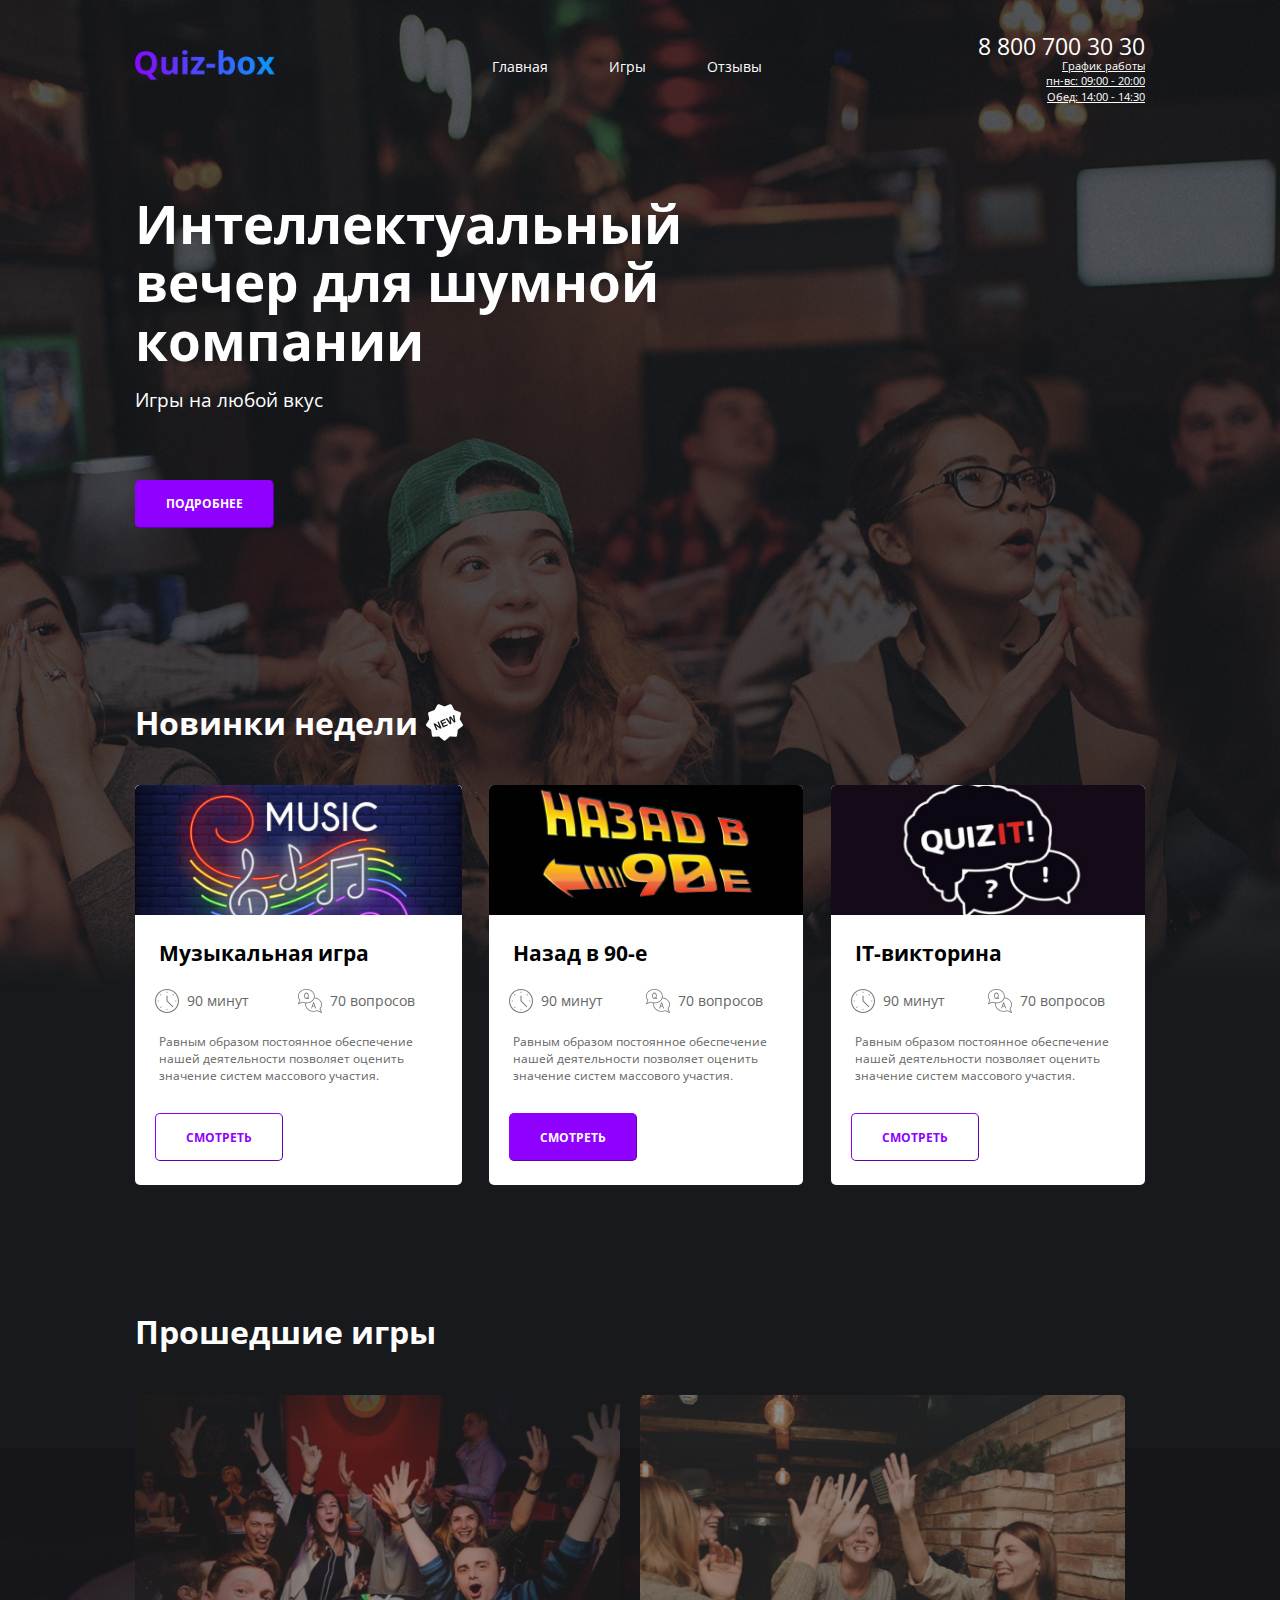
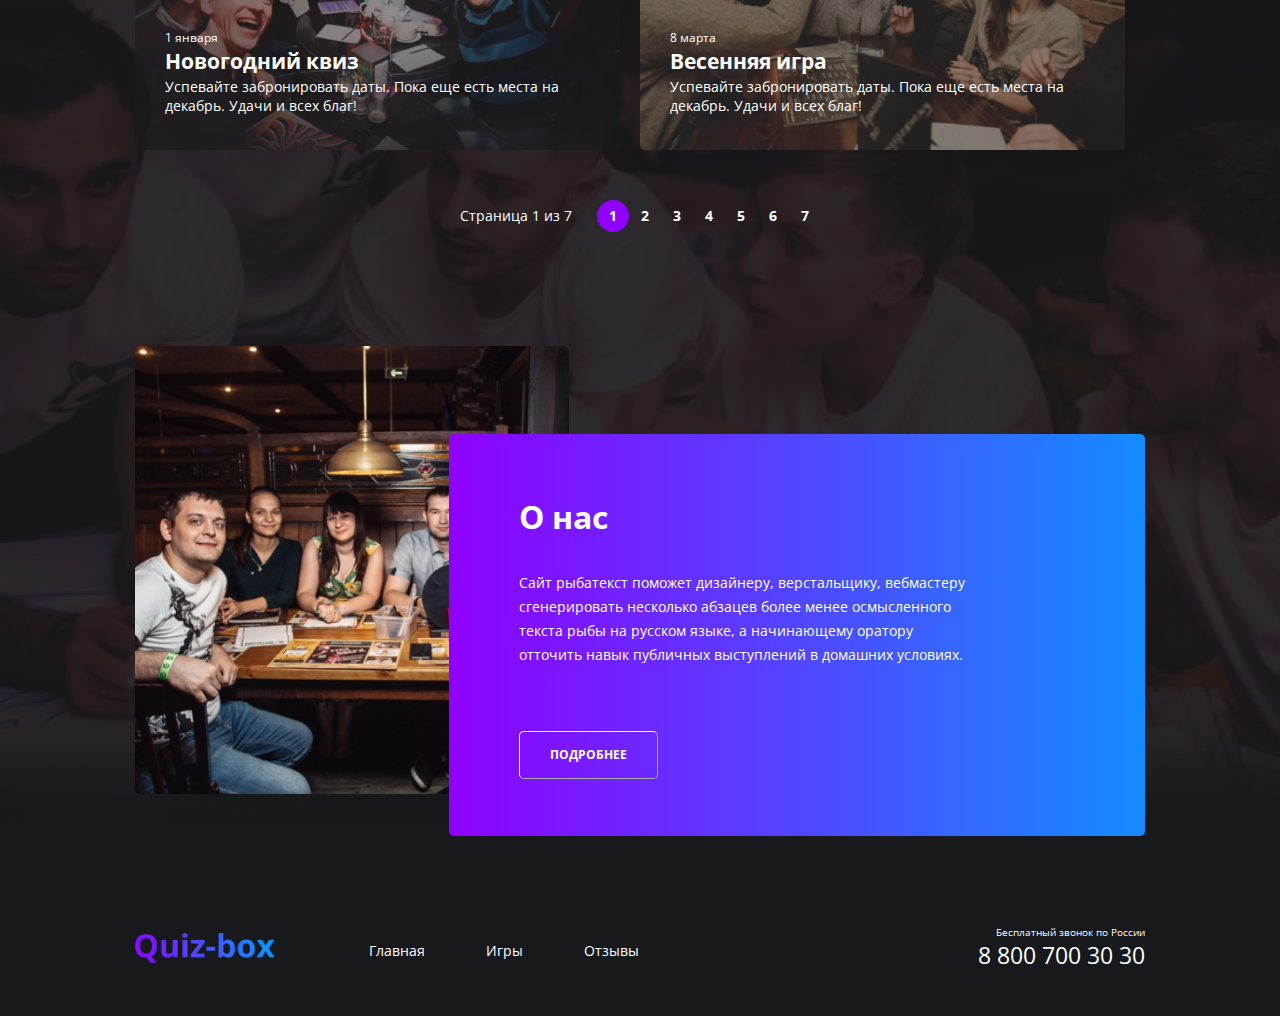
==== commit ffb9c0e8: "выполнено задание 4 недели" ====
--- a/index.html
+++ b/index.html
@@ -17,7 +17,7 @@
           <header class="header">
             <div class="logo">
               <a href="./index.html" class="logo__link">
-                <img src="/img/Quiz-box_logo.png" alt="logo picture" class="logo__pic">
+                <img src="./img/Quiz-box_logo.png" alt="logo picture" class="logo__pic">
               </a>
             </div>
             <nav class="menu">
@@ -29,13 +29,21 @@
                   <a href="./games.html" class="menu__link">Игры</a>
                 </li>
                 <li class="menu__item">
-                  <a href="#" class="menu__link">Отзывы</a>
+                  <a href="./reviews.html" class="menu__link">Отзывы</a>
                 </li>
               </ul>
             </nav>
             <address class="contacts">
               <a href="tel:+78007003030" class="contacts__phone">8 800 700 30 30</a>
-              <div class="contacts__info">График работы</div>
+              <div class="contacts__info">
+                <div class="dropdown">
+                  <a href="#" class="dropdown__text">График работы</a>
+                  <div class="dropdown__menu">
+                    <div class="dropdown__time">пн-вс: 09:00 - 20:00</div>
+                    <div class="dropdown__break">Обед: 14:00 - 14:30</div>
+                  </div>
+                </div>
+              </div>
             </address>
           </header>
             <div class="hero__content">
@@ -52,21 +60,21 @@
           <section class="section">
             <div class="week-news__title">
               <h2 class="week-news__title-text">Новинки недели</h2>
-              <img src="/img/new.svg" alt="news-logo" class="week-news__title-icon">
+              <img src="./img/new.svg" alt="news-logo" class="week-news__title-icon">
             </div>
             <ul class="week-news__list">
               <li class="week-news__item week-new">
-                <img src="/img/music-quiz.jpg" alt="Музыкальная игра" class="week-news__img">
+                <img src="./img/music-quiz.jpg" alt="Музыкальная игра" class="week-news__img">
                 <div class="week-news__content">
                   <h3 class="week-news__subtitle">Музыкальная игра</h3>
                   <div class="week-news__info">
                     <ul class="week-news__info-list">
                       <li class="week-news__info-item">
-                        <img src="/img/clock.svg" alt="Время" class="week-news__info-icon">
+                        <img src="./img/clock.svg" alt="Время" class="week-news__info-icon">
                         <p class="week-news__info-text">90 минут</p>
                       </li>
                       <li class="week-news__info-item">
-                        <img src="/img/qa.svg" alt="Вопросы" class="week-news__info-icon">
+                        <img src="./img/qa.svg" alt="Вопросы" class="week-news__info-icon">
                         <p class="week-news__info-text">70 вопросов</p>
                       </li>
                     </ul>
@@ -83,17 +91,17 @@
                 </div>
               </li>
               <li class="week-news__item week-new">
-                <img src="/img/back-to-90.png" alt="Назад в 90-е" class="week-news__img">
+                <img src="./img/back-to-90.png" alt="Назад в 90-е" class="week-news__img">
                 <div class="week-news__content">
                   <h3 class="week-news__subtitle">Назад в 90-е</h3>
                   <div class="week-news__info">
                     <ul class="week-news__info-list">
                       <li class="week-news__info-item">
-                        <img src="/img/clock.svg" alt="Время" class="week-news__info-icon">
+                        <img src="./img/clock.svg" alt="Время" class="week-news__info-icon">
                         <p class="week-news__info-text">90 минут</p>
                       </li>
                       <li class="week-news__info-item">
-                        <img src="/img/qa.svg" alt="Вопросы" class="week-news__info-icon">
+                        <img src="./img/qa.svg" alt="Вопросы" class="week-news__info-icon">
                         <p class="week-news__info-text">70 вопросов</p>
                       </li>
                     </ul>
@@ -110,17 +118,17 @@
                 </div>
               </li>
               <li class="week-news__item week-new">
-                <img src="/img/IT.png" alt="IT-викторина" class="week-news__img">
+                <img src="./img/IT.png" alt="IT-викторина" class="week-news__img">
                 <div class="week-news__content">
                   <h3 class="week-news__subtitle">IT-викторина</h3>
                   <div class="week-news__info">
                     <ul class="week-news__info-list">
                       <li class="week-news__info-item">
-                        <img src="/img/clock.svg" alt="Время" class="week-news__info-icon">
+                        <img src="./img/clock.svg" alt="Время" class="week-news__info-icon">
                         <p class="week-news__info-text">90 минут</p>
                       </li>
                       <li class="week-news__info-item">
-                        <img src="/img/qa.svg" alt="Вопросы" class="week-news__info-icon">
+                        <img src="./img/qa.svg" alt="Вопросы" class="week-news__info-icon">
                         <p class="week-news__info-text">70 вопросов</p>
                       </li>
                     </ul>
@@ -143,7 +151,7 @@
               <h2 class="past-games__title">Прошедшие игры</h2>
               <ul class="past-games__list">
                 <li class="past-games__item single-game">
-                  <img src="/img/new-year-quiz.png" alt="New Year quiz" class="single-game__img">
+                  <img src="./img/new-year-quiz.png" alt="New Year quiz" class="single-game__img">
                   <div class="single-game__content">
                     <time class="single-game__date">
                       <span class="single-game__date-day">1</span>
@@ -158,7 +166,7 @@
                   </div>
                 </li>
                 <li class="past-games__item single-game">
-                  <img src="/img/spring-game.png" alt="Spring game" class="single-game__img">
+                  <img src="./img/spring-game.png" alt="Spring game" class="single-game__img">
                   <div class="single-game__content">
                     <time class="single-game__date">
                       <span class="single-game__date-day">8</span>
@@ -205,7 +213,7 @@
             </div>
           </section>
           <section class="about-us">
-            <img src="/img/about-us.png" alt="People" class="about-us__img">
+            <img src="./img/about-us.png" alt="People" class="about-us__img">
             <div class="about-us__content">
               <h2 class="about-us__title">О нас</h2>
               <div class="about-us__text">
@@ -224,11 +232,11 @@
       </main>
     </div>
     <footer class="footer-container">
-      <div class="container footer-container__content">
+      <div class="container footer-container__games">
         <div class="footer">
           <div class="logo">
             <a href="./index.html" class="logo__link">
-              <img src="/img/Quiz-box_logo.png" alt="logo picture" class="logo__pic">
+              <img src="./img/Quiz-box_logo.png" alt="logo picture" class="logo__pic">
             </a>
           </div>
           <nav class="menu">
@@ -247,23 +255,23 @@
           <div class="socials">
             <ul class="socials__list">
               <li class="socials__item">
+                <a href="#" class="socials__link socials__telegram">
+                  <div class="icon telegram--icon"></div>
+                </a>
+              </li>
+              <li class="socials__item">
                 <a href="#" class="socials__link">
-                  <img src="/img/telegram.svg" alt="Telegram" class="socials__icon">
+                  <div class="icon vk--icon"></div>
                 </a>
               </li>
               <li class="socials__item">
                 <a href="#" class="socials__link">
-                  <img src="/img/vk.svg" alt="VK" class="socials__icon">
+                  <div class="icon facebook--icon"></div>
                 </a>
               </li>
               <li class="socials__item">
                 <a href="#" class="socials__link">
-                  <img src="/img/facebook.svg" alt="Facebook" class="socials__icon">
-                </a>
-              </li>
-              <li class="socials__item">
-                <a href="#" class="socials__link">
-                  <img src="/img/instagram.svg" alt="Instagram" class="socials__icon">
+                  <div class="icon instagram--icon"></div>
                 </a>
               </li>
             </ul>
@@ -277,5 +285,4 @@
     </footer>
   </div>
 </body>
-
 </html>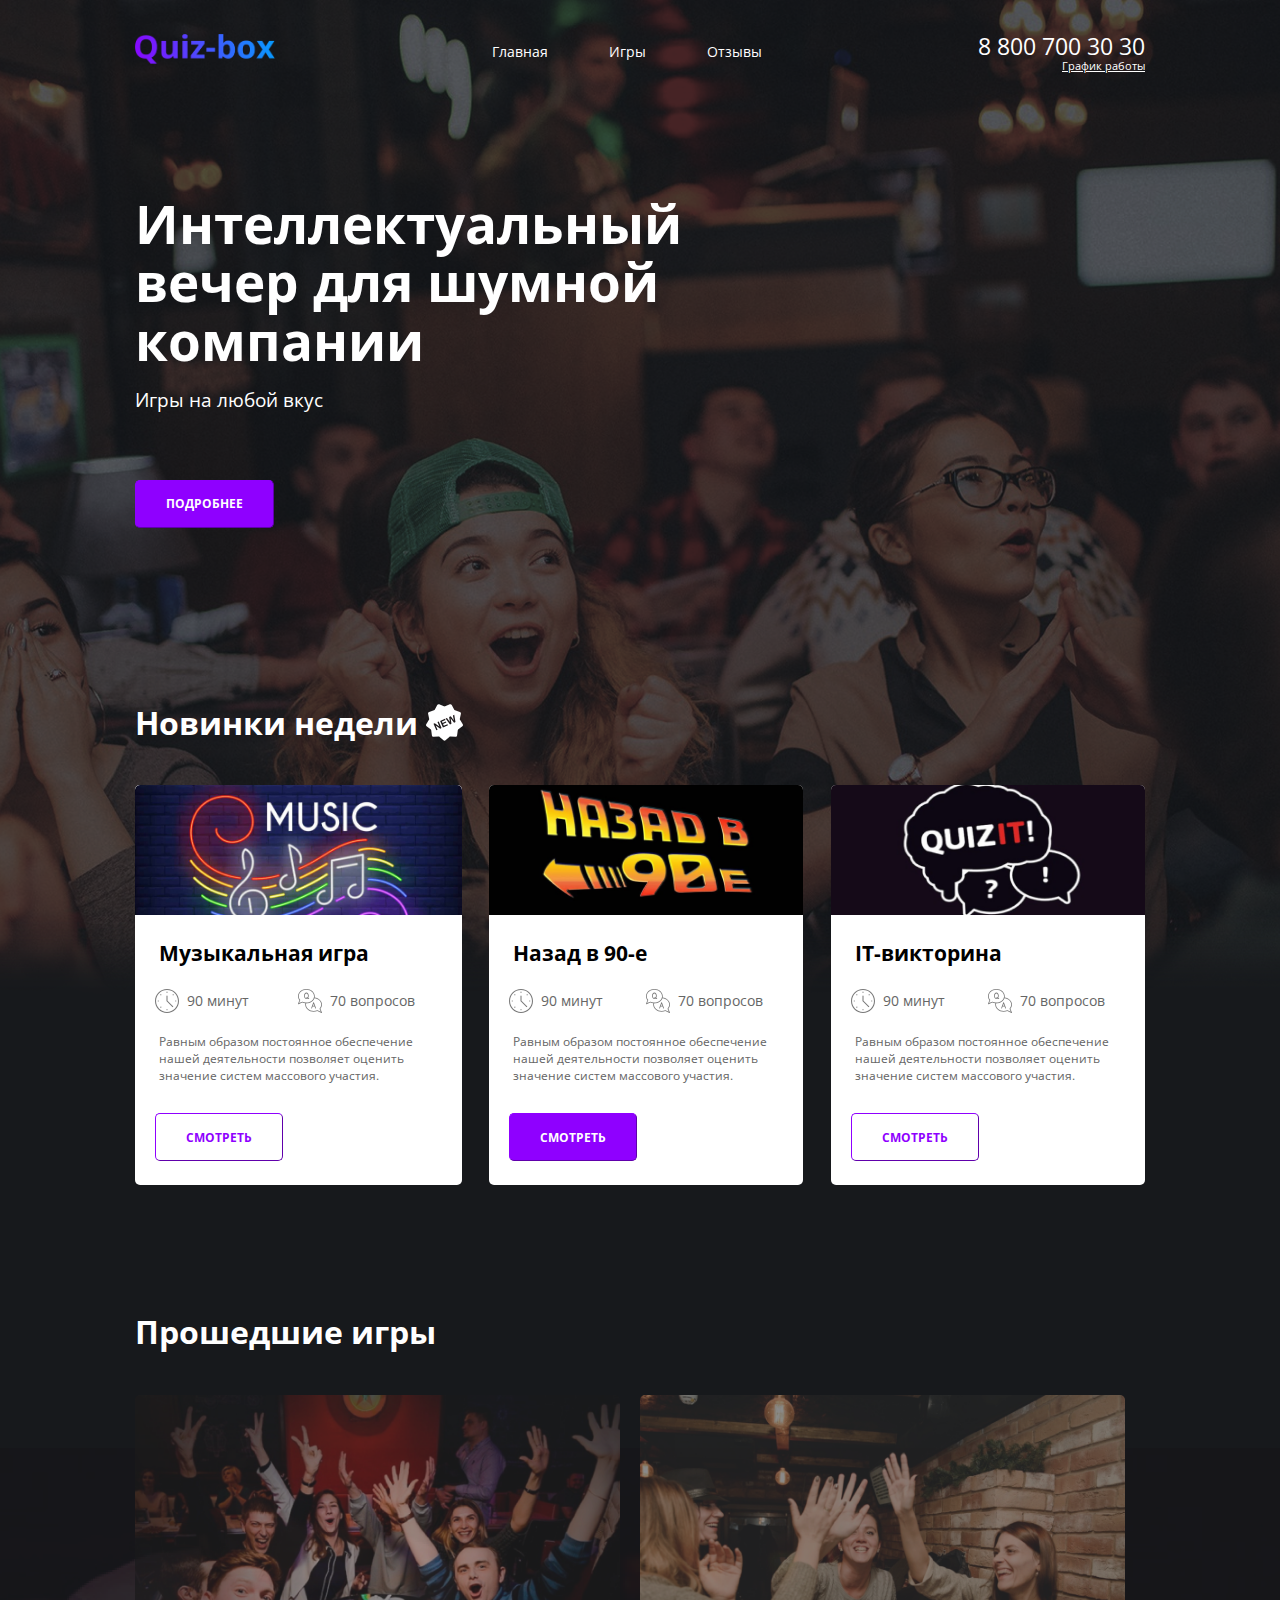
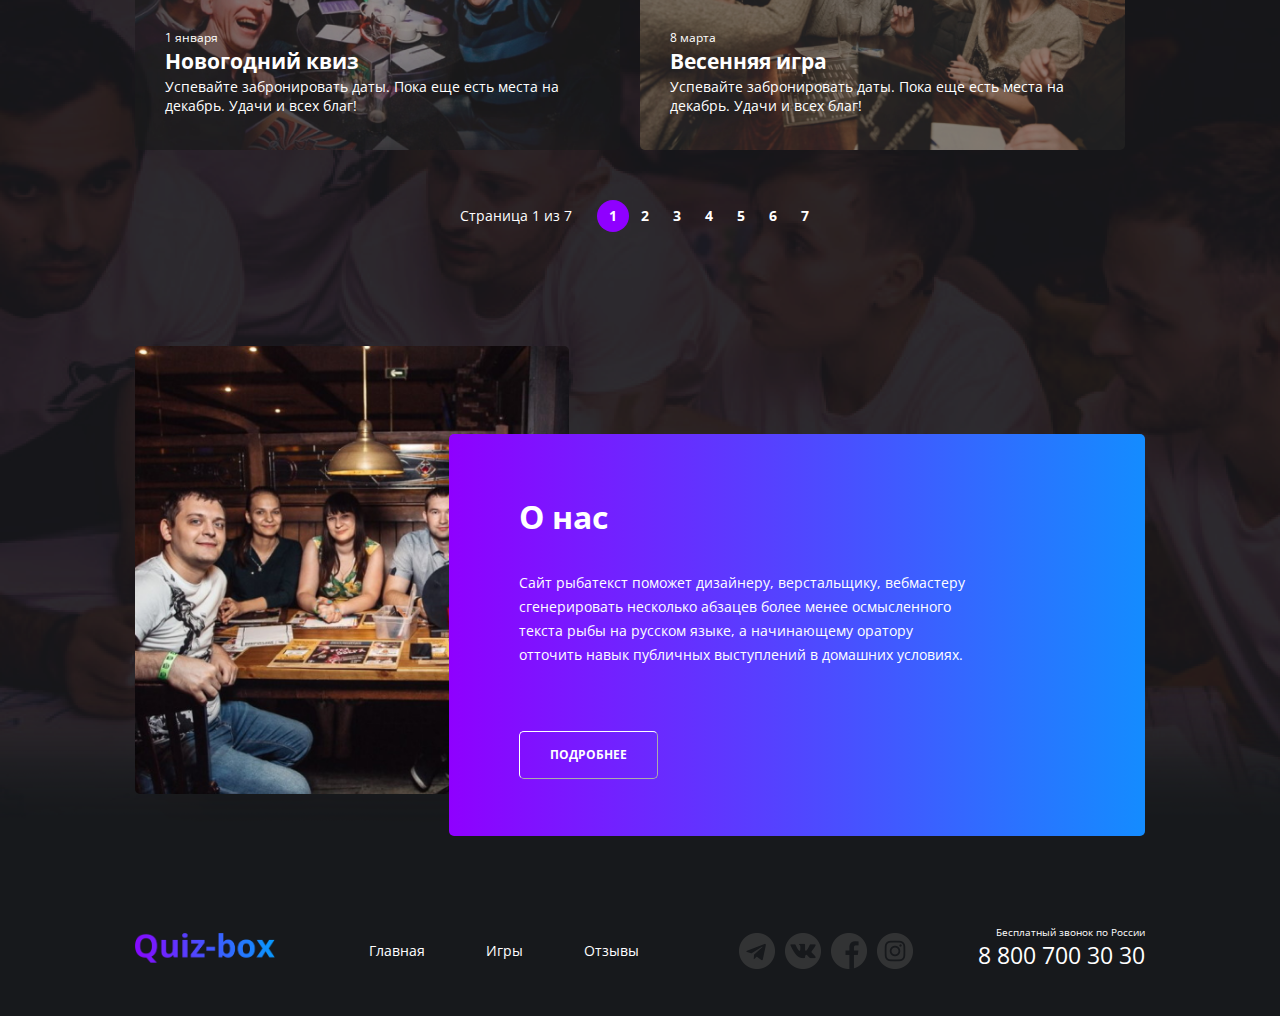
==== commit 4176b271: "Add files via upload" ====
--- a/index.html
+++ b/index.html
@@ -248,7 +248,7 @@
                 <a href="./games.html" class="menu__link">Игры</a>
               </li>
               <li class="menu__item">
-                <a href="#" class="menu__link">Отзывы</a>
+                <a href="./reviews.html" class="menu__link">Отзывы</a>
               </li>
             </ul>
           </nav>
--- a/css/main.css
+++ b/css/main.css
@@ -18,6 +18,14 @@
 @import url(./blocks/breadcrumps.css);
 @import url(./blocks/games.css);
 @import url(./blocks/partners.css);
+@import url(./blocks/welcome.css);
+
+@import url(./blocks/review.css);
+@import url(./blocks/banner.css);
+@import url(./blocks/form.css);
+@import url(./blocks/inner__section.css);
+@import url(./blocks/services.css);
+@import url(./blocks/tag.css);
 
 
 
@@ -50,3 +58,6 @@
 
 
 
+
+
+
